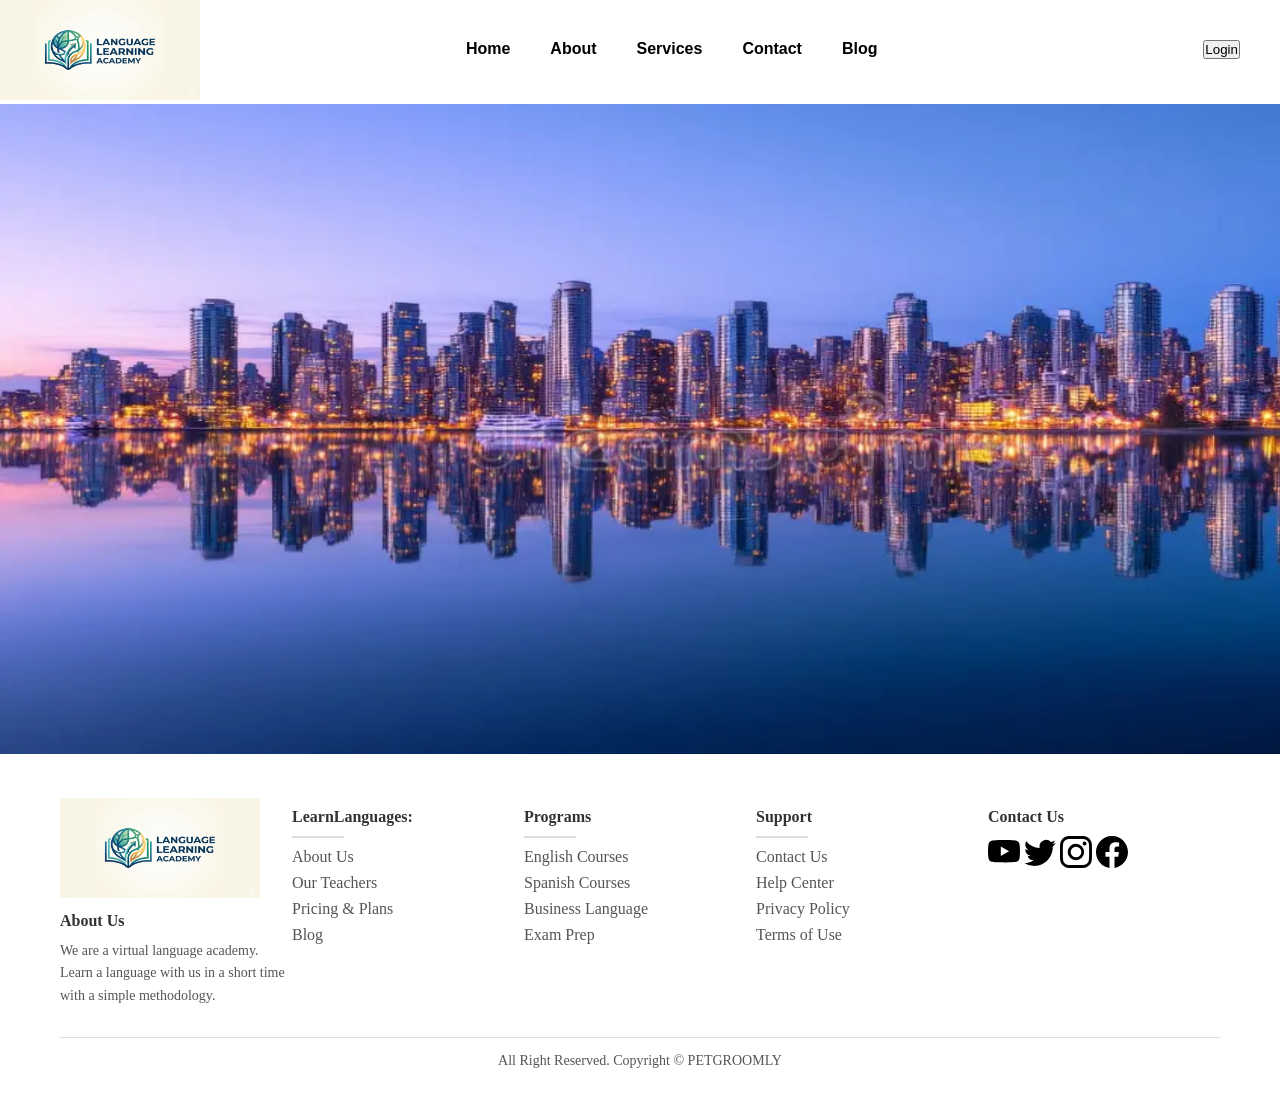
==== index.html @ b5c556c2 "first commit" ====
<!DOCTYPE html>
<html lang="en">
<head>
    <meta charset="UTF-8">
    <meta name="viewport" content="width=device-width, initial-scale=1.0">
    <title>learning website</title>
    <link rel="stylesheet" href="learning.css">
</head>
<body>
    <nav class="navhead">
        <div>
            <img src="images/learning logo.png">
        </div>

        <ul class="navlinks">
           <li>home</li>
            <li>about</li>
             <li>services</li>
              <li>contact</li>
               <li>blog</li>
        </ul>

        <div class="nav-button">
           <button> Login</button>
        </div>
    </nav>

<section class="banner">
    <img src="images/banner logo.webp">
</section>


<footer class="footer">
 
    <div class="footer-container">
 
        <div class="footer-col">
           <img src="images/learning logo.png" alt="image">
            <h3>About Us</h3>
            <p>
               We are a virtual language academy. Learn a language with us in a short time with a simple methodology.
            </p>
        </div>
 
        <div class="footer-col">
            <h3>LearnLanguages:</h3>
            <hr>
            <ul>
                <li>About Us</li>
                <li>Our Teachers</li>
                <li>Pricing & Plans</li>
                <li>Blog</li>
            </ul>
        </div>
 
        <div class="footer-col">
            <h3> Programs</h3>
            <hr>
            <ul>
                <li>English Courses</li>
                <li>Spanish Courses</li>
                <li>Business Language</li>
                <li>Exam Prep</li>
            </ul>
        </div>

        <div class="footer-col">
            <h3>Support</h3>
            <hr>
            <ul>
                <li>Contact Us</li>
                <li>Help Center</li>
                <li>Privacy Policy</li>
                <li>Terms of Use</li>
            </ul>
        </div>
 
        <div class="footer-col">
            <h3>Contact Us</h3>
            <svg xmlns="http://www.w3.org/2000/svg" width="32" height="32" fill="currentColor" class="bi bi-youtube" viewBox="0 0 16 16">
  <path d="M8.051 1.999h.089c.822.003 4.987.033 6.11.335a2.01 2.01 0 0 1 1.415 1.42c.101.38.172.883.22 1.402l.01.104.022.26.008.104c.065.914.073 1.77.074 1.957v.075c-.001.194-.01 1.108-.082 2.06l-.008.105-.009.104c-.05.572-.124 1.14-.235 1.558a2.01 2.01 0 0 1-1.415 1.42c-1.16.312-5.569.334-6.18.335h-.142c-.309 0-1.587-.006-2.927-.052l-.17-.006-.087-.004-.171-.007-.171-.007c-1.11-.049-2.167-.128-2.654-.26a2.01 2.01 0 0 1-1.415-1.419c-.111-.417-.185-.986-.235-1.558L.09 9.82l-.008-.104A31 31 0 0 1 0 7.68v-.123c.002-.215.01-.958.064-1.778l.007-.103.003-.052.008-.104.022-.26.01-.104c.048-.519.119-1.023.22-1.402a2.01 2.01 0 0 1 1.415-1.42c.487-.13 1.544-.21 2.654-.26l.17-.007.172-.006.086-.003.171-.007A100 100 0 0 1 7.858 2zM6.4 5.209v4.818l4.157-2.408z"/>
</svg>
<svg xmlns="http://www.w3.org/2000/svg" width="32" height="32" fill="currentColor" class="bi bi-twitter" viewBox="0 0 16 16">
  <path d="M5.026 15c6.038 0 9.341-5.003 9.341-9.334q.002-.211-.006-.422A6.7 6.7 0 0 0 16 3.542a6.7 6.7 0 0 1-1.889.518 3.3 3.3 0 0 0 1.447-1.817 6.5 6.5 0 0 1-2.087.793A3.286 3.286 0 0 0 7.875 6.03a9.32 9.32 0 0 1-6.767-3.429 3.29 3.29 0 0 0 1.018 4.382A3.3 3.3 0 0 1 .64 6.575v.045a3.29 3.29 0 0 0 2.632 3.218 3.2 3.2 0 0 1-.865.115 3 3 0 0 1-.614-.057 3.28 3.28 0 0 0 3.067 2.277A6.6 6.6 0 0 1 .78 13.58a6 6 0 0 1-.78-.045A9.34 9.34 0 0 0 5.026 15"/>
</svg>
<svg xmlns="http://www.w3.org/2000/svg" width="32" height="32" fill="currentColor" class="bi bi-instagram" viewBox="0 0 16 16">
  <path d="M8 0C5.829 0 5.556.01 4.703.048 3.85.088 3.269.222 2.76.42a3.9 3.9 0 0 0-1.417.923A3.9 3.9 0 0 0 .42 2.76C.222 3.268.087 3.85.048 4.7.01 5.555 0 5.827 0 8.001c0 2.172.01 2.444.048 3.297.04.852.174 1.433.372 1.942.205.526.478.972.923 1.417.444.445.89.719 1.416.923.51.198 1.09.333 1.942.372C5.555 15.99 5.827 16 8 16s2.444-.01 3.298-.048c.851-.04 1.434-.174 1.943-.372a3.9 3.9 0 0 0 1.416-.923c.445-.445.718-.891.923-1.417.197-.509.332-1.09.372-1.942C15.99 10.445 16 10.173 16 8s-.01-2.445-.048-3.299c-.04-.851-.175-1.433-.372-1.941a3.9 3.9 0 0 0-.923-1.417A3.9 3.9 0 0 0 13.24.42c-.51-.198-1.092-.333-1.943-.372C10.443.01 10.172 0 7.998 0zm-.717 1.442h.718c2.136 0 2.389.007 3.232.046.78.035 1.204.166 1.486.275.373.145.64.319.92.599s.453.546.598.92c.11.281.24.705.275 1.485.039.843.047 1.096.047 3.231s-.008 2.389-.047 3.232c-.035.78-.166 1.203-.275 1.485a2.5 2.5 0 0 1-.599.919c-.28.28-.546.453-.92.598-.28.11-.704.24-1.485.276-.843.038-1.096.047-3.232.047s-2.39-.009-3.233-.047c-.78-.036-1.203-.166-1.485-.276a2.5 2.5 0 0 1-.92-.598 2.5 2.5 0 0 1-.6-.92c-.109-.281-.24-.705-.275-1.485-.038-.843-.046-1.096-.046-3.233s.008-2.388.046-3.231c.036-.78.166-1.204.276-1.486.145-.373.319-.64.599-.92s.546-.453.92-.598c.282-.11.705-.24 1.485-.276.738-.034 1.024-.044 2.515-.045zm4.988 1.328a.96.96 0 1 0 0 1.92.96.96 0 0 0 0-1.92m-4.27 1.122a4.109 4.109 0 1 0 0 8.217 4.109 4.109 0 0 0 0-8.217m0 1.441a2.667 2.667 0 1 1 0 5.334 2.667 2.667 0 0 1 0-5.334"/>
</svg>
<svg xmlns="http://www.w3.org/2000/svg" width="32" height="32" fill="currentColor" class="bi bi-facebook" viewBox="0 0 16 16">
  <path d="M16 8.049c0-4.446-3.582-8.05-8-8.05C3.58 0-.002 3.603-.002 8.05c0 4.017 2.926 7.347 6.75 7.951v-5.625h-2.03V8.05H6.75V6.275c0-2.017 1.195-3.131 3.022-3.131.876 0 1.791.157 1.791.157v1.98h-1.009c-.993 0-1.303.621-1.303 1.258v1.51h2.218l-.354 2.326H9.25V16c3.824-.604 6.75-3.934 6.75-7.951"/>
</svg>
        </div>
 
    </div>
 
    <div class="footer-bottom">
        <p>All Right Reserved. Copyright © PETGROOMLY</p>
    </div>
 
</footer>
</body>
</html>
---- learning.css ----
*{
    margin: 0;
    padding: 0;
 }

.navhead{
    display: flex;
    flex-direction: row;
    justify-content: space-between;
    font-family:Verdana, Geneva, Tahoma, sans-serif;
}

.navlinks{
    display: flex;
    flex-direction: row;
    gap:40px;
    list-style: none;
    padding: 40px;
    text-transform: capitalize;
    font-weight: bold;
     font-size: 16px;
     color: black;
     padding-left: 30px;
}

.nav-button{
    padding: 40px;
    border-radius: 5px;
    margin-left: 10px;
}

.navhead img {
    height: 100px;
    width:200px;
}

.banner img{
     height:650px;
    width:1500px;
}

.footer {
    background-color: white;
    padding: 40px 60px;
}
 
.footer-container {
    display: flex;
    justify-content: space-between;
    flex-wrap: wrap;
}
.footer-col {
    width: 20%;
    min-width: 200px;
}
 
.footer-col img {
    width: 200px;
    height: 100px;
}
 
.footer-col h3 {
    font-size: 16px;
    margin: 10px 0;
    color: #333;
}
.footer-col hr {
    width: 50px;
    border: 1px solid #ddd;
    margin-bottom: 10px;
}
 
.footer-col p {
    font-size: 14px;
    color: #555;
    line-height: 1.6;
}
 
.footer-col ul {
    list-style: none;
}
 
.footer-col ul li {
    margin: 8px 0;
    color: #555;
    cursor: pointer;
    transition: 0.3s;
}
 
.footer-col ul li:hover {
    color: #2ecc71;
}

.footer-bottom {
    text-align: center;
    margin-top: 30px;
    padding-top: 15px;
    border-top: 1px solid #ddd;
    font-size: 14px;
    color: #555;
}
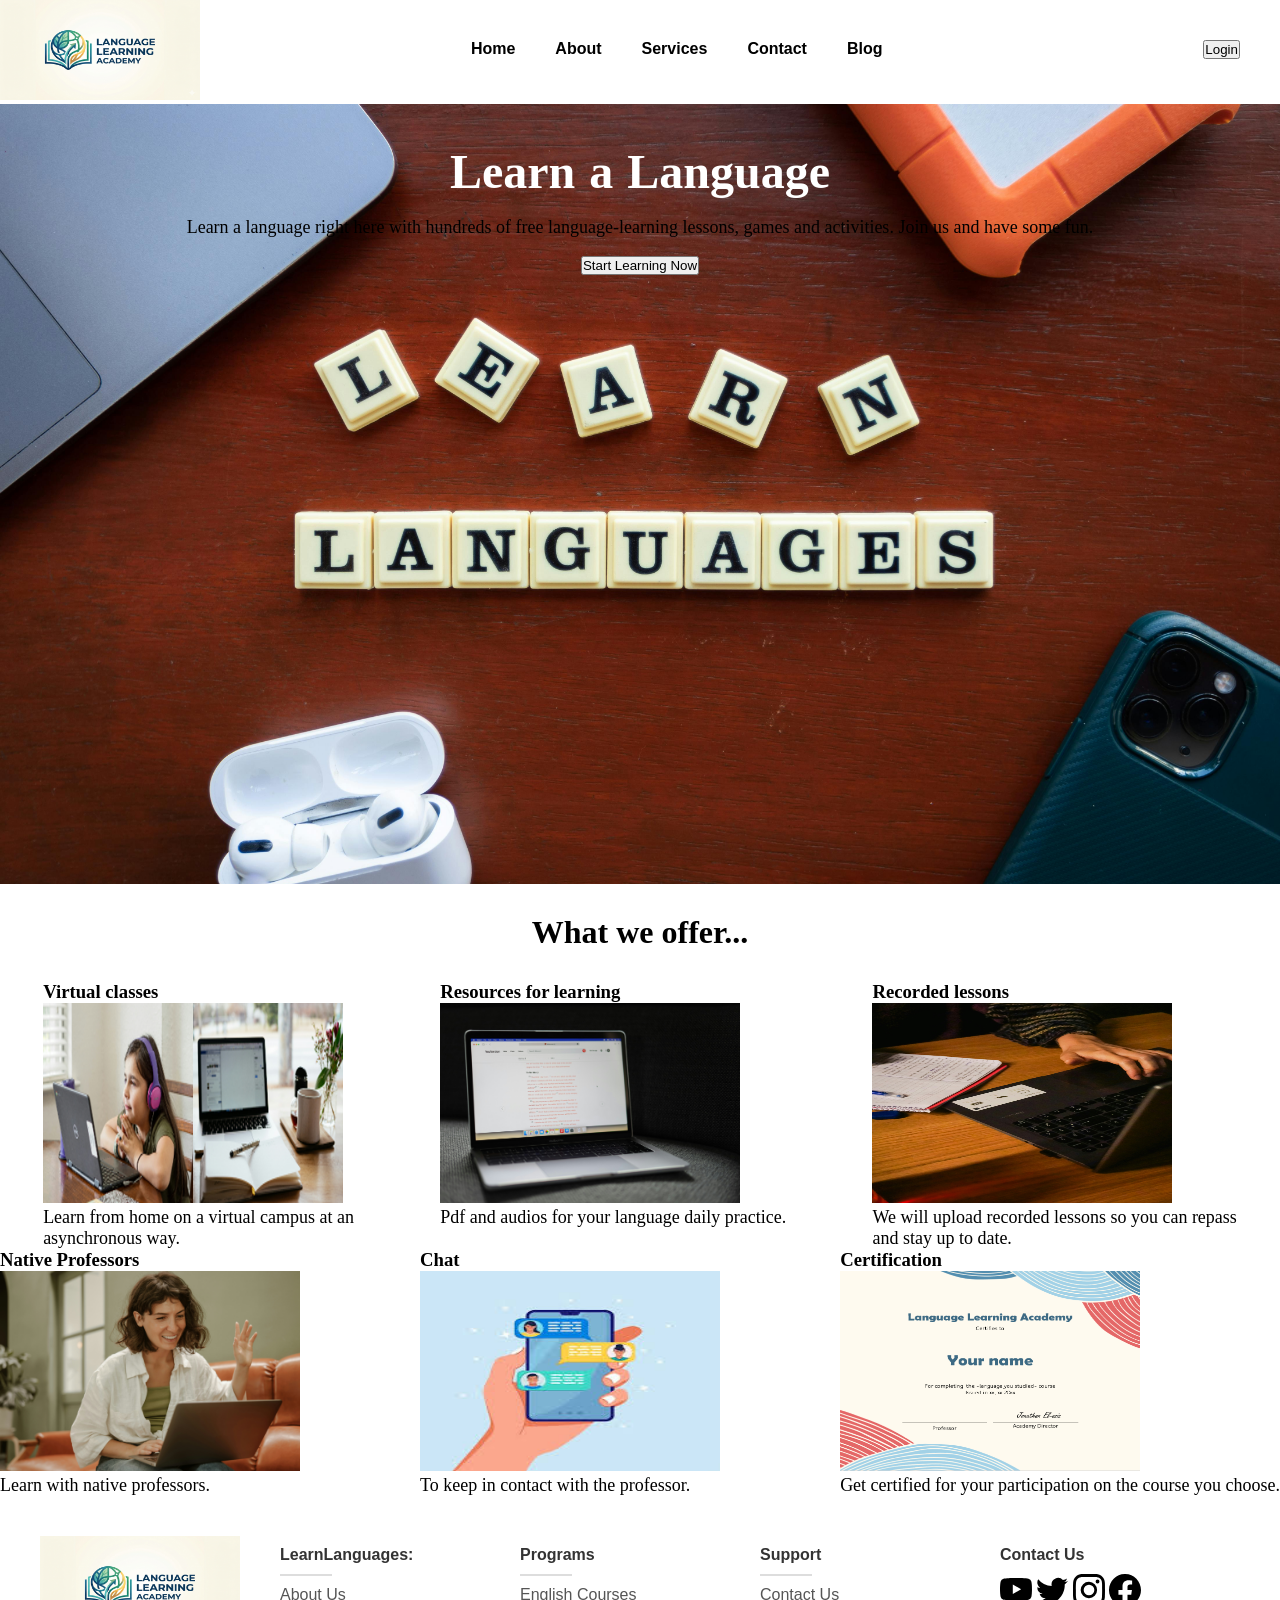
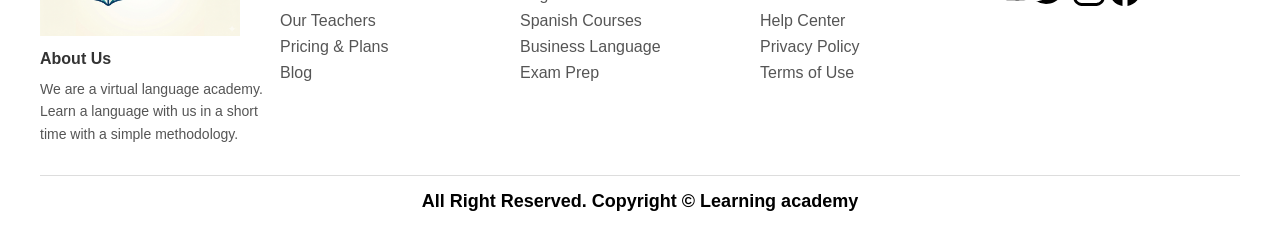
==== commit 52e428e9: "first commit" ====
--- a/index.html
+++ b/index.html
@@ -25,10 +25,60 @@
         </div>
     </nav>
 
-<section class="banner">
-    <img src="images/banner logo.webp">
+<section>
+    <div class="banner">
+         <h1>Learn a Language</h1><br>
+         <p>Learn a language right here with hundreds of free language-learning lessons, games and activities. Join us and have some fun.</p><br>
+         <button> Start Learning Now</button>
+    </div>
 </section>
 
+
+<section>
+       <div> 
+           <h2> What we offer...</h2>
+       </div>
+
+<div class="main">
+       <div class="source">
+            <h3>Virtual classes</h3>
+           <img src="images/back-box.png">
+           <p>Learn from home on a virtual campus at an<br> asynchronous way.</p>
+       </div>
+
+        <div class="source">
+            <h3>Resources for learning</h3>
+           <img src="images/lptimg.jpg">
+           <p>Pdf and audios for your language daily practice.</p>
+       </div>
+
+        <div class="source">
+            <h3>Recorded lessons</h3>
+           <img src="images/recodless.jpg">
+           <p>We will upload recorded lessons so you can repass <br>and stay up to date.</p>
+       </div>
+</div>
+
+<div class="main2">
+        <div class="source">
+            <h3>Native Professors</h3>
+           <img src="images/teacher.jpg">
+           <p>Learn with native professors.</p>
+       </div>
+
+       <div class="source">
+            <h3>Chat</h3>
+           <img src="images/chat.jpg">
+           <p>To keep in contact with the professor.</p>
+       </div>
+
+       <div class="source">
+            <h3>Certification</h3>
+           <img src="images/certificate.png">
+           <p>Get certified for your participation on the course you choose.</p>
+       </div>
+</div>
+</section>
 
 <footer class="footer">
  
@@ -38,7 +88,7 @@
            <img src="images/learning logo.png" alt="image">
             <h3>About Us</h3>
             <p>
-               We are a virtual language academy. Learn a language with us in a short time with a simple methodology.
+               We are a virtual language academy. <br>Learn a language with us in a short time with a simple methodology.
             </p>
         </div>
  
@@ -94,7 +144,7 @@
     </div>
  
     <div class="footer-bottom">
-        <p>All Right Reserved. Copyright © PETGROOMLY</p>
+        <p>All Right Reserved. Copyright © Learning academy</p>
     </div>
  
 </footer>
--- a/learning.css
+++ b/learning.css
@@ -25,8 +25,7 @@
 
 .nav-button{
     padding: 40px;
-    border-radius: 5px;
-    margin-left: 10px;
+    text-align: center;
 }
 
 .navhead img {
@@ -34,20 +33,39 @@
     width:200px;
 }
 
-.banner img{
-     height:650px;
-    width:1500px;
+.banner{
+    background-image: url("images/learnimg.jpg");
+    background-repeat: no-repeat;
+    background-position: center;
+    background-size: cover;
+    height: 700px;
+    text-align: center;
+    padding: 40px;
+}
+
+h1{
+    color: white;
+    font-size: xxx-large;
+    font-weight: bold;
+    word-spacing: 2px;
+
+}
+
+p{
+     color: black;
+     font-size: large 
 }
 
 .footer {
     background-color: white;
-    padding: 40px 60px;
+    padding: 40px;
 }
  
 .footer-container {
     display: flex;
     justify-content: space-between;
     flex-wrap: wrap;
+    font-family:'Franklin Gothic Medium', 'Arial Narrow', Arial, sans-serif;
 }
 .footer-col {
     width: 20%;
@@ -74,6 +92,7 @@
     font-size: 14px;
     color: #555;
     line-height: 1.6;
+
 }
  
 .footer-col ul {
@@ -97,5 +116,47 @@
     padding-top: 15px;
     border-top: 1px solid #ddd;
     font-size: 14px;
+    font-weight: bold;
     color: #555;
+    font-family: 'Franklin Gothic Medium', 'Arial Narrow', Arial, sans-serif
 }
+
+h2{
+    text-align: center;
+    padding: 30px;
+    font-size: xx-large;
+}
+
+.main{
+    display: flex;
+    flex-direction: row;
+    justify-content: space-around;
+}
+
+.main1{
+    display: flex;
+    flex-direction: row;
+     justify-content: space-between;
+   }
+
+.main2{
+    display: flex;
+    flex-direction: row;
+     justify-content: space-between;
+}
+
+
+.main img{
+    height:200px;
+    width:300px;
+}
+
+.main1 img{
+    height:200px;
+    width:300px;
+}
+
+.main2 img{
+    height:200px;
+    width:300px;
+}
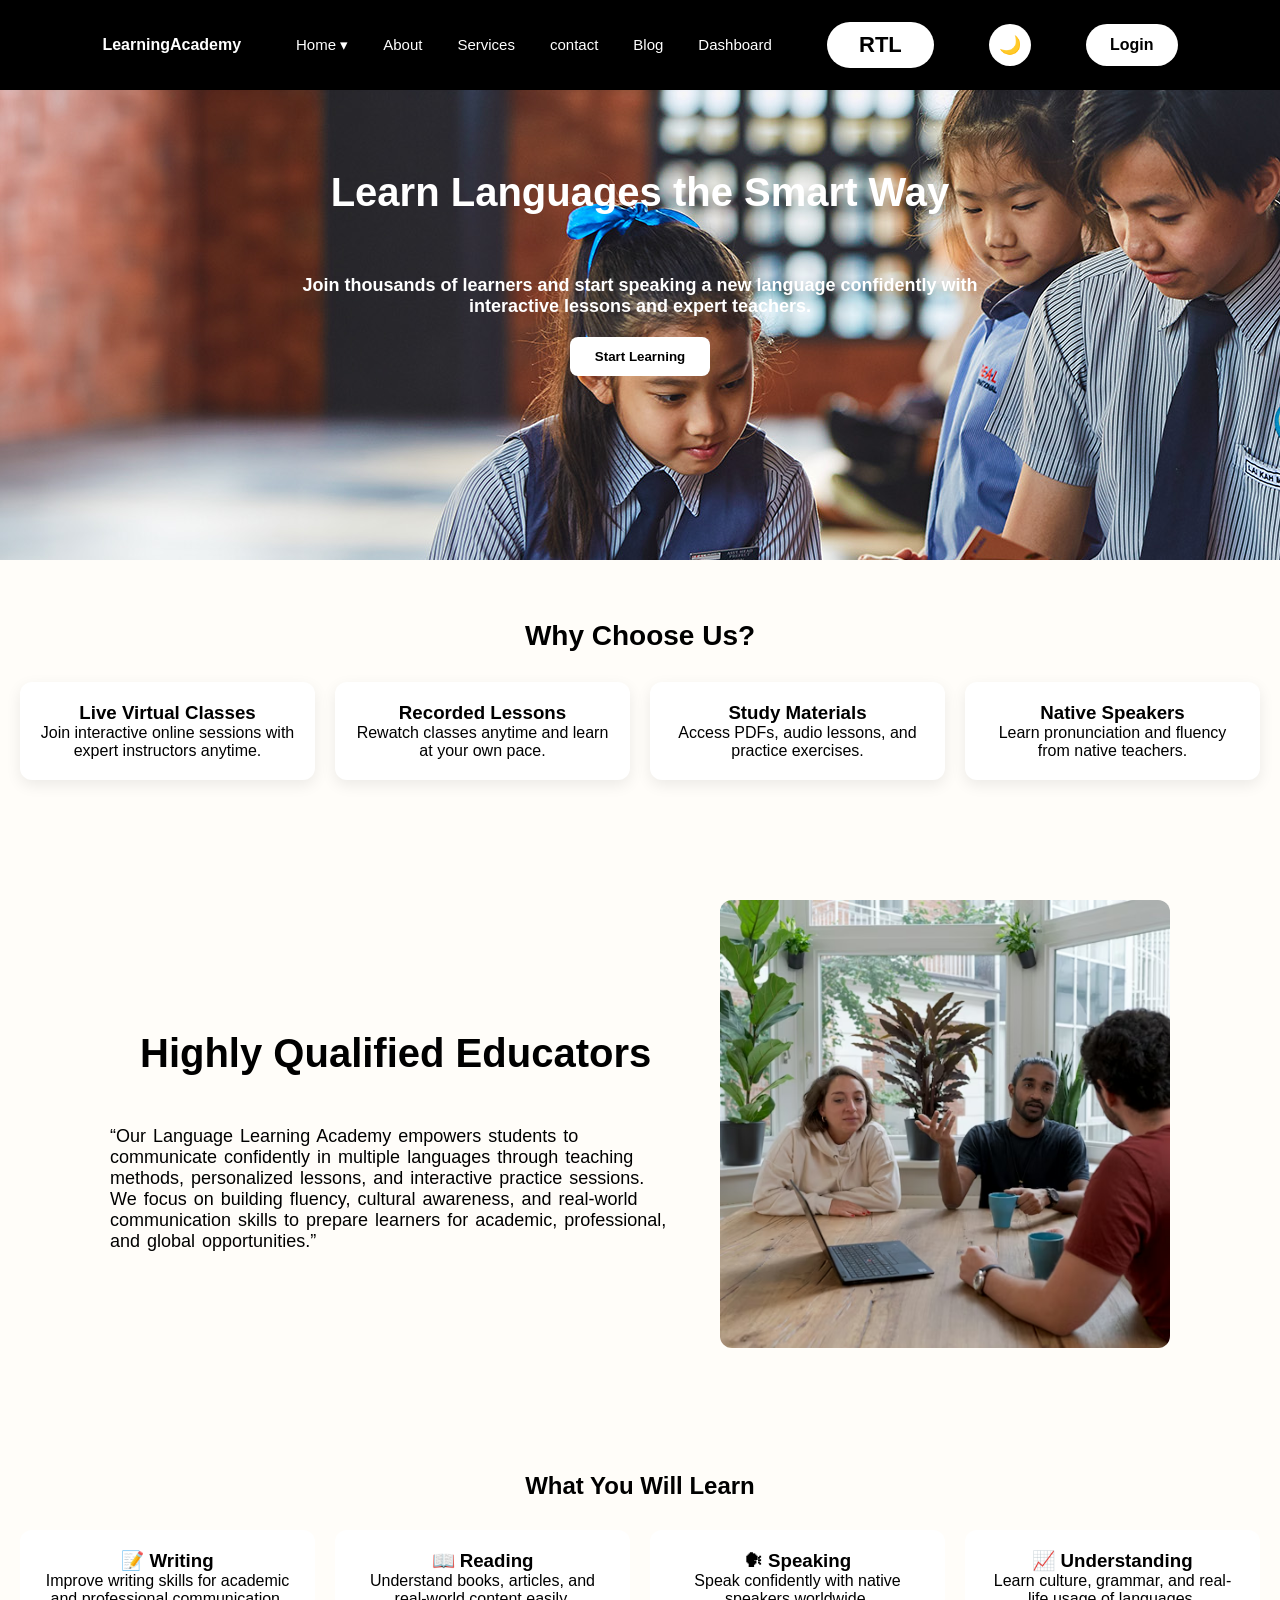
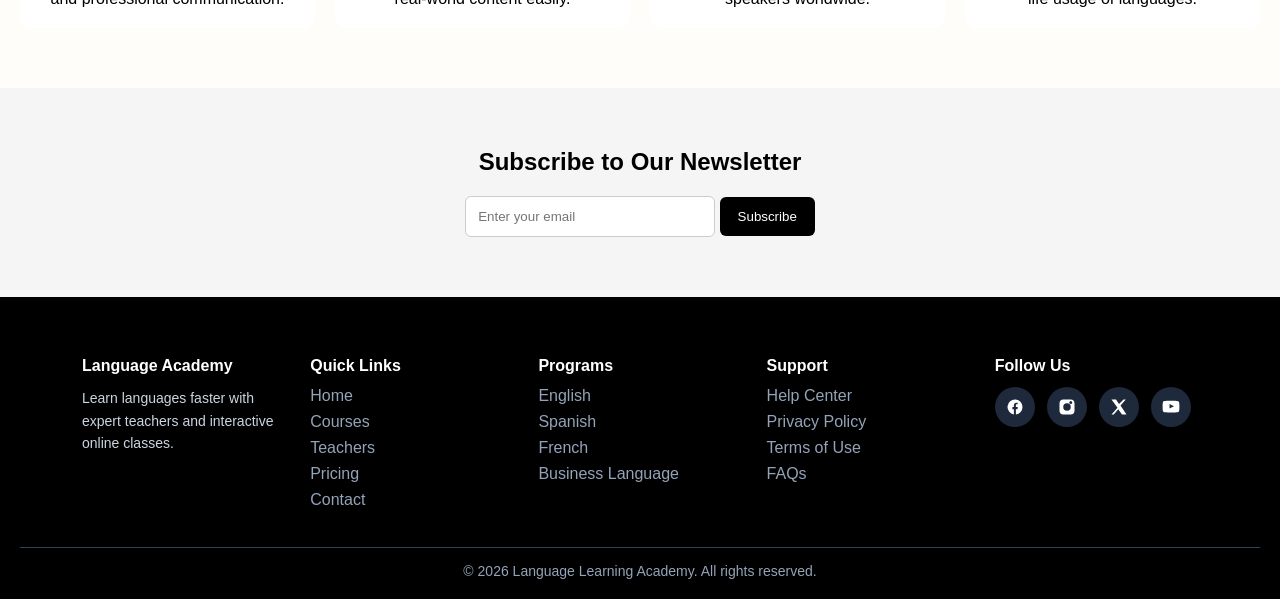
==== commit 133ffab3: "first commit" ====
--- a/index.html
+++ b/index.html
@@ -3,150 +3,269 @@
 <head>
     <meta charset="UTF-8">
     <meta name="viewport" content="width=device-width, initial-scale=1.0">
-    <title>learning website</title>
+    <title>Language Learning Academy</title>
     <link rel="stylesheet" href="learning.css">
 </head>
+
 <body>
-    <nav class="navhead">
-        <div>
-            <img src="images/learning logo.png">
-        </div>
-
-        <ul class="navlinks">
-           <li>home</li>
-            <li>about</li>
-             <li>services</li>
-              <li>contact</li>
-               <li>blog</li>
-        </ul>
-
-        <div class="nav-button">
-           <button> Login</button>
-        </div>
-    </nav>
-
-<section>
-    <div class="banner">
-         <h1>Learn a Language</h1><br>
-         <p>Learn a language right here with hundreds of free language-learning lessons, games and activities. Join us and have some fun.</p><br>
-         <button> Start Learning Now</button>
-    </div>
-</section>
-
-
-<section>
-       <div> 
-           <h2> What we offer...</h2>
-       </div>
-
-<div class="main">
-       <div class="source">
-            <h3>Virtual classes</h3>
-           <img src="images/back-box.png">
-           <p>Learn from home on a virtual campus at an<br> asynchronous way.</p>
-       </div>
-
-        <div class="source">
-            <h3>Resources for learning</h3>
-           <img src="images/lptimg.jpg">
-           <p>Pdf and audios for your language daily practice.</p>
-       </div>
-
-        <div class="source">
-            <h3>Recorded lessons</h3>
-           <img src="images/recodless.jpg">
-           <p>We will upload recorded lessons so you can repass <br>and stay up to date.</p>
-       </div>
+<header>
+<nav class="navbar">
+<a style="text-decoration: none;" href="index.html" class="logo"><span style="color: white;"><b>LearningAcademy</b></span></a>
+<ul class="nav-links">
+<li class="dropdown">
+<a href="index.html">Home ▾</a>
+<ul class="dropdown-menu">
+<li><a href="index.html">Home 1</a></li>
+<li><a href="home1.html">Home 2</a></li>
+</ul>
+</li>
+<li><a href="about.html">About</a></li>
+<li><a href="services.html">Services</a></li>
+<li><a href="contact.html">contact</a></li>
+<li><a href="blog.html">Blog</a></li>
+<li><a href="dashboard.html">Dashboard</a></li>
+</ul>
+<button id="rtl-toggle" class="icon-btn">
+    RTL
+</button>
+<button id="theme-toggle" class="icon-btn">
+<div class="menu-toggle">🌙</div>
+<div class="button-group">
+<div class="right-section">
+<button class="btn secondary-btn" onclick="document.location='login.html'" style="background-color: white; color: black;">
+            Login
+</button>
 </div>
-
-<div class="main2">
-        <div class="source">
-            <h3>Native Professors</h3>
-           <img src="images/teacher.jpg">
-           <p>Learn with native professors.</p>
-       </div>
-
-       <div class="source">
-            <h3>Chat</h3>
-           <img src="images/chat.jpg">
-           <p>To keep in contact with the professor.</p>
-       </div>
-
-       <div class="source">
-            <h3>Certification</h3>
-           <img src="images/certificate.png">
-           <p>Get certified for your participation on the course you choose.</p>
-       </div>
 </div>
-</section>
-
+
+</nav>
+</header>
+    
+<!-- ================= HERO SECTION ================= -->
+<section class="hero">
+    <div class="hero-content">
+        <h1>Learn Languages the Smart Way</h1>
+        <p>Join thousands of learners and start speaking a new language confidently with interactive lessons and expert teachers.</p>
+        <button class="primary-btn">Start Learning</button>
+    </div>
+</section>
+
+
+<!-- ================= FEATURES ================= -->
+<section class="features">
+    <h2>Why Choose Us?</h2>
+
+    <div class="feature-grid">
+
+        <div class="feature-card">
+            <h3>Live Virtual Classes</h3>
+            <p>Join interactive online sessions with expert instructors anytime.</p>
+        </div>
+
+        <div class="feature-card">
+            <h3>Recorded Lessons</h3>
+            <p>Rewatch classes anytime and learn at your own pace.</p>
+        </div>
+
+        <div class="feature-card">
+            <h3>Study Materials</h3>
+            <p>Access PDFs, audio lessons, and practice exercises.</p>
+        </div>
+
+        <div class="feature-card">
+            <h3>Native Speakers</h3>
+            <p>Learn pronunciation and fluency from native teachers.</p>
+        </div>
+
+    </div>
+</section>
+
+
+<!-- ================= ABOUT SECTION ================= -->
+<section class="about">
+    <div class="about-text">
+        <h2>Highly Qualified Educators</h2>
+        <p>
+            “Our Language Learning Academy empowers students to <br>communicate confidently in multiple languages through  teaching <br>methods, personalized lessons, and interactive practice sessions. <br>We focus on building fluency, cultural awareness, and real-world communication skills to prepare learners for academic, professional, and global opportunities.”
+        </p>
+    </div>
+
+    <div class="about-image">
+        <img src="images/image5.avif" alt="Teachers">
+    </div>
+</section>
+
+
+<!-- ================= LEARNING SKILLS ================= -->
+<section class="skills">
+    <h2>What You Will Learn</h2>
+
+    <div class="skill-grid">
+
+        <div class="skill-card">
+            <h3>📝 Writing</h3>
+            <p>Improve writing skills for academic and professional communication.</p>
+        </div>
+
+        <div class="skill-card">
+            <h3>📖 Reading</h3>
+            <p>Understand books, articles, and real-world content easily.</p>
+        </div>
+
+        <div class="skill-card">
+            <h3>🗣 Speaking</h3>
+            <p>Speak confidently with native speakers worldwide.</p>
+        </div>
+
+        <div class="skill-card">
+            <h3>📈 Understanding</h3>
+            <p>Learn culture, grammar, and real-life usage of languages.</p>
+        </div>
+
+    </div>
+</section>
+
+
+<!-- ================= NEWSLETTER ================= -->
+<section class="newsletter">
+    <h2>Subscribe to Our Newsletter</h2>
+
+    <div class="newsletter-form">
+        <input type="email" placeholder="Enter your email">
+        <button>Subscribe</button>
+    </div>
+</section>
+
+
+<!-- ================= FOOTER ================= -->
 <footer class="footer">
- 
+
     <div class="footer-container">
- 
-        <div class="footer-col">
-           <img src="images/learning logo.png" alt="image">
-            <h3>About Us</h3>
+
+        <!-- ABOUT -->
+        <div class="footer-col">
+            <h3>Language Academy</h3>
             <p>
-               We are a virtual language academy. <br>Learn a language with us in a short time with a simple methodology.
+                Learn languages faster with expert teachers and interactive online classes.
             </p>
         </div>
- 
-        <div class="footer-col">
-            <h3>LearnLanguages:</h3>
-            <hr>
+
+        <!-- QUICK LINKS -->
+        <div class="footer-col">
+            <h3>Quick Links</h3>
             <ul>
-                <li>About Us</li>
-                <li>Our Teachers</li>
-                <li>Pricing & Plans</li>
-                <li>Blog</li>
+                <li>Home</li>
+                <li>Courses</li>
+                <li>Teachers</li>
+                <li>Pricing</li>
+                <li>Contact</li>
             </ul>
         </div>
- 
-        <div class="footer-col">
-            <h3> Programs</h3>
-            <hr>
+
+        <!-- PROGRAMS -->
+        <div class="footer-col">
+            <h3>Programs</h3>
             <ul>
-                <li>English Courses</li>
-                <li>Spanish Courses</li>
+                <li>English</li>
+                <li>Spanish</li>
+                <li>French</li>
                 <li>Business Language</li>
-                <li>Exam Prep</li>
             </ul>
         </div>
 
+        <!-- SUPPORT -->
         <div class="footer-col">
             <h3>Support</h3>
-            <hr>
             <ul>
-                <li>Contact Us</li>
                 <li>Help Center</li>
                 <li>Privacy Policy</li>
                 <li>Terms of Use</li>
+                <li>FAQs</li>
             </ul>
         </div>
- 
-        <div class="footer-col">
-            <h3>Contact Us</h3>
-            <svg xmlns="http://www.w3.org/2000/svg" width="32" height="32" fill="currentColor" class="bi bi-youtube" viewBox="0 0 16 16">
-  <path d="M8.051 1.999h.089c.822.003 4.987.033 6.11.335a2.01 2.01 0 0 1 1.415 1.42c.101.38.172.883.22 1.402l.01.104.022.26.008.104c.065.914.073 1.77.074 1.957v.075c-.001.194-.01 1.108-.082 2.06l-.008.105-.009.104c-.05.572-.124 1.14-.235 1.558a2.01 2.01 0 0 1-1.415 1.42c-1.16.312-5.569.334-6.18.335h-.142c-.309 0-1.587-.006-2.927-.052l-.17-.006-.087-.004-.171-.007-.171-.007c-1.11-.049-2.167-.128-2.654-.26a2.01 2.01 0 0 1-1.415-1.419c-.111-.417-.185-.986-.235-1.558L.09 9.82l-.008-.104A31 31 0 0 1 0 7.68v-.123c.002-.215.01-.958.064-1.778l.007-.103.003-.052.008-.104.022-.26.01-.104c.048-.519.119-1.023.22-1.402a2.01 2.01 0 0 1 1.415-1.42c.487-.13 1.544-.21 2.654-.26l.17-.007.172-.006.086-.003.171-.007A100 100 0 0 1 7.858 2zM6.4 5.209v4.818l4.157-2.408z"/>
-</svg>
-<svg xmlns="http://www.w3.org/2000/svg" width="32" height="32" fill="currentColor" class="bi bi-twitter" viewBox="0 0 16 16">
-  <path d="M5.026 15c6.038 0 9.341-5.003 9.341-9.334q.002-.211-.006-.422A6.7 6.7 0 0 0 16 3.542a6.7 6.7 0 0 1-1.889.518 3.3 3.3 0 0 0 1.447-1.817 6.5 6.5 0 0 1-2.087.793A3.286 3.286 0 0 0 7.875 6.03a9.32 9.32 0 0 1-6.767-3.429 3.29 3.29 0 0 0 1.018 4.382A3.3 3.3 0 0 1 .64 6.575v.045a3.29 3.29 0 0 0 2.632 3.218 3.2 3.2 0 0 1-.865.115 3 3 0 0 1-.614-.057 3.28 3.28 0 0 0 3.067 2.277A6.6 6.6 0 0 1 .78 13.58a6 6 0 0 1-.78-.045A9.34 9.34 0 0 0 5.026 15"/>
-</svg>
-<svg xmlns="http://www.w3.org/2000/svg" width="32" height="32" fill="currentColor" class="bi bi-instagram" viewBox="0 0 16 16">
-  <path d="M8 0C5.829 0 5.556.01 4.703.048 3.85.088 3.269.222 2.76.42a3.9 3.9 0 0 0-1.417.923A3.9 3.9 0 0 0 .42 2.76C.222 3.268.087 3.85.048 4.7.01 5.555 0 5.827 0 8.001c0 2.172.01 2.444.048 3.297.04.852.174 1.433.372 1.942.205.526.478.972.923 1.417.444.445.89.719 1.416.923.51.198 1.09.333 1.942.372C5.555 15.99 5.827 16 8 16s2.444-.01 3.298-.048c.851-.04 1.434-.174 1.943-.372a3.9 3.9 0 0 0 1.416-.923c.445-.445.718-.891.923-1.417.197-.509.332-1.09.372-1.942C15.99 10.445 16 10.173 16 8s-.01-2.445-.048-3.299c-.04-.851-.175-1.433-.372-1.941a3.9 3.9 0 0 0-.923-1.417A3.9 3.9 0 0 0 13.24.42c-.51-.198-1.092-.333-1.943-.372C10.443.01 10.172 0 7.998 0zm-.717 1.442h.718c2.136 0 2.389.007 3.232.046.78.035 1.204.166 1.486.275.373.145.64.319.92.599s.453.546.598.92c.11.281.24.705.275 1.485.039.843.047 1.096.047 3.231s-.008 2.389-.047 3.232c-.035.78-.166 1.203-.275 1.485a2.5 2.5 0 0 1-.599.919c-.28.28-.546.453-.92.598-.28.11-.704.24-1.485.276-.843.038-1.096.047-3.232.047s-2.39-.009-3.233-.047c-.78-.036-1.203-.166-1.485-.276a2.5 2.5 0 0 1-.92-.598 2.5 2.5 0 0 1-.6-.92c-.109-.281-.24-.705-.275-1.485-.038-.843-.046-1.096-.046-3.233s.008-2.388.046-3.231c.036-.78.166-1.204.276-1.486.145-.373.319-.64.599-.92s.546-.453.92-.598c.282-.11.705-.24 1.485-.276.738-.034 1.024-.044 2.515-.045zm4.988 1.328a.96.96 0 1 0 0 1.92.96.96 0 0 0 0-1.92m-4.27 1.122a4.109 4.109 0 1 0 0 8.217 4.109 4.109 0 0 0 0-8.217m0 1.441a2.667 2.667 0 1 1 0 5.334 2.667 2.667 0 0 1 0-5.334"/>
-</svg>
-<svg xmlns="http://www.w3.org/2000/svg" width="32" height="32" fill="currentColor" class="bi bi-facebook" viewBox="0 0 16 16">
-  <path d="M16 8.049c0-4.446-3.582-8.05-8-8.05C3.58 0-.002 3.603-.002 8.05c0 4.017 2.926 7.347 6.75 7.951v-5.625h-2.03V8.05H6.75V6.275c0-2.017 1.195-3.131 3.022-3.131.876 0 1.791.157 1.791.157v1.98h-1.009c-.993 0-1.303.621-1.303 1.258v1.51h2.218l-.354 2.326H9.25V16c3.824-.604 6.75-3.934 6.75-7.951"/>
-</svg>
-        </div>
- 
-    </div>
- 
+
+        <!-- FOLLOW US -->
+        <div class="footer-col">
+            <h3>Follow Us</h3>
+
+            <div class="social-icons">
+
+                <!-- Facebook -->
+                <a href="#" class="icon facebook">
+                    <svg viewBox="0 0 24 24">
+                        <path d="M22 12a10 10 0 1 0-11.5 9.9v-7h-2v-3h2v-2.3c0-2.1 1.3-3.3 3.2-3.3.9 0 1.8.1 1.8.1v2h-1c-1 0-1.3.6-1.3 1.3V12h2.5l-.4 3h-2.1v7A10 10 0 0 0 22 12z"/>
+                    </svg>
+                </a>
+
+                <!-- Instagram -->
+                <a href="#" class="icon instagram">
+                    <svg viewBox="0 0 24 24">
+                        <path d="M7 2C4 2 2 4 2 7v10c0 3 2 5 5 5h10c3 0 5-2 5-5V7c0-3-2-5-5-5H7zm10 2a2 2 0 1 1 0 4 2 2 0 0 1 0-4zm-5 3a5 5 0 1 1 0 10 5 5 0 0 1 0-10z"/>
+                    </svg>
+                </a>
+
+                <!-- Twitter / X -->
+                <a href="#" class="icon twitter">
+                    <svg viewBox="0 0 24 24">
+                        <path d="M18 2h3l-7 8 8 12h-6l-5-7-6 7H2l8-9L2 2h6l4 6 6-6z"/>
+                    </svg>
+                </a>
+
+                <!-- YouTube -->
+                <a href="#" class="icon youtube">
+                    <svg viewBox="0 0 24 24">
+                        <path d="M23 7s-.2-1.6-.8-2.2c-.7-.8-1.5-.8-1.9-.9C17.4 3.6 12 3.6 12 3.6h-.1s-5.4 0-8.3.3c-.4.1-1.2.1-1.9.9C1.2 5.4 1 7 1 7S.8 8.9.8 10.7v1.6C.8 14.1 1 16 1 16s.2 1.6.8 2.2c.7.8 1.7.8 2.1.9 1.5.1 6.2.3 8.1.3 0 0 5.4 0 8.3-.3.4-.1 1.2-.1 1.9-.9.6-.6.8-2.2.8-2.2s.2-1.9.2-3.7v-1.6C23.2 8.9 23 7 23 7zM10 14V8l6 3-6 3z"/>
+                    </svg>
+                </a>
+
+            </div>
+        </div>
+
+    </div>
+
+    <!-- BOTTOM -->
     <div class="footer-bottom">
-        <p>All Right Reserved. Copyright © Learning academy</p>
-    </div>
- 
+        <p>© 2026 Language Learning Academy. All rights reserved.</p>
+    </div>
+
 </footer>
+
+
+<script>
+ 
+  const themeToggle = document.getElementById("theme-toggle");
+ 
+  themeToggle.addEventListener("click", () => {
+ 
+    document.body.classList.toggle("dark-mode");
+ 
+    if(document.body.classList.contains("dark-mode")){
+      themeToggle.innerHTML = "☀️";
+    }
+    else{
+      themeToggle.innerHTML = "🌙";
+    }
+ 
+  });
+ 
+  const rtlToggle = document.getElementById("rtl-toggle");
+ 
+  rtlToggle.addEventListener("click", () => {
+ 
+    if(document.body.getAttribute("dir") === "rtl"){
+ 
+      document.body.setAttribute("dir", "ltr");
+ 
+    }
+    else{
+ 
+      document.body.setAttribute("dir", "rtl");
+ 
+    }
+ 
+  });
+ 
+</script>
+ 
 </body>
 </html>
--- a/learning.css
+++ b/learning.css
@@ -1,162 +1,562 @@
- *{
-    margin: 0;
-    padding: 0;
- }
-
-.navhead{
+ 
+/* =========================
+   HERO SECTION
+========================= */
+
+.hero {
+    background-image: url("images/header_English-Language-Learning-Academy.jpg");
+    height:500px;
+    color: white;
+    padding: 80px;
+    text-align: center;
+    margin-top: 0px;
+}
+
+.hero-content h1 {
+    font-size: 40px;
+    margin-bottom: 30px;
+    padding: 30px;
+    font-weight: bold;
+    
+}
+
+.hero-content p {
+    max-width: 700px;
+    margin: auto;
+    font-size: 18px;
+    font-weight: bold;
+
+}
+
+.primary-btn {
+    margin-top: 20px;
+    padding: 12px 25px;
+    border: none;
+    border-radius: 8px;
+    background: white;
+    color: black;
+    font-weight: bold;
+    cursor: pointer;
+    transition: 0.3s;
+    font-weight: bold;
+}
+
+.primary-btn:hover {
+    transform: scale(1.05);
+}
+
+/* =========================
+   FEATURES
+========================= */
+
+.features {
+    padding: 60px 20px;
+    text-align: center;
+}
+
+.features h2 {
+    margin-bottom: 30px;
+    font-size: 28px;
+}
+
+.feature-grid {
+    display: grid;
+    grid-template-columns: repeat(auto-fit, minmax(220px, 1fr));
+    gap: 20px;
+}
+
+.feature-card {
+    background: white;
+    padding: 20px;
+    border-radius: 12px;
+    box-shadow: 0 5px 15px rgba(0,0,0,0.08);
+    transition: 0.3s;
+}
+
+.feature-card:hover {
+    transform: translateY(-5px);
+}
+
+/* =========================
+   ABOUT
+========================= */
+
+.about {
     display: flex;
-    flex-direction: row;
+    align-items: center;
     justify-content: space-between;
-    font-family:Verdana, Geneva, Tahoma, sans-serif;
-}
-
-.navlinks{
-    display: flex;
-    flex-direction: row;
-    gap:40px;
-    list-style: none;
-    padding: 40px;
-    text-transform: capitalize;
-    font-weight: bold;
-     font-size: 16px;
-     color: black;
-     padding-left: 30px;
-}
-
-.nav-button{
-    padding: 40px;
+    gap: 30px;
+    padding: 60px 20px;
+    max-width: 1100px;
+    margin: auto;
+}
+
+.about-text {
+    flex: 1;
+}
+
+.about-text h2 {
+    margin-bottom: 20px;
+    padding: 30px;
+    font-size: 40px;
+}
+
+.about-text p{
+    word-spacing: 2px;
+    font-size: large;
+}
+
+.about-image img {
+    width: 100%;
+    max-width: 450px;
+    border-radius: 12px;
+}
+
+/* =========================
+   SKILLS
+========================= */
+
+.skills {
+    padding: 60px 20px;
     text-align: center;
 }
 
-.navhead img {
-    height: 100px;
-    width:200px;
-}
-
-.banner{
-    background-image: url("images/learnimg.jpg");
-    background-repeat: no-repeat;
-    background-position: center;
-    background-size: cover;
-    height: 700px;
+.skill-grid {
+    display: grid;
+    grid-template-columns: repeat(auto-fit, minmax(220px, 1fr));
+    gap: 20px;
+    margin-top: 30px;
+}
+
+.skill-card {
+    background: white;
+    padding: 20px;
+    border-radius: 12px;
+    box-shadow: white;
+}
+
+/* =========================
+   NEWSLETTER
+========================= */
+
+.newsletter {
+    background: whitesmoke;
+    padding: 60px 20px;
     text-align: center;
-    padding: 40px;
-}
-
-h1{
+}
+
+.newsletter-form {
+    margin-top: 20px;
+}
+
+.newsletter-form input {
+    padding: 12px;
+    width: 250px;
+    border: 1px solid #ccc;
+    border-radius: 6px;
+}
+
+.newsletter-form button {
+    padding: 12px 18px;
+    border: none;
+    background: black;
     color: white;
-    font-size: xxx-large;
-    font-weight: bold;
-    word-spacing: 2px;
-
-}
-
-p{
-     color: black;
-     font-size: large 
-}
+    border-radius: 6px;
+    cursor: pointer;
+}
+
+.hero{
+    body.dark-mode .hero{
+    filter: brightness(60%);
+}
+
+}
+/* =========================
+   FOOTER
+========================= */
 
 .footer {
-    background-color: white;
-    padding: 40px;
-}
- 
+    background: black;
+    color: white;
+    padding: 60px 20px 20px;
+}
+
+/* GRID */
 .footer-container {
-    display: flex;
-    justify-content: space-between;
-    flex-wrap: wrap;
-    font-family:'Franklin Gothic Medium', 'Arial Narrow', Arial, sans-serif;
-}
-.footer-col {
-    width: 20%;
-    min-width: 200px;
-}
- 
-.footer-col img {
-    width: 200px;
-    height: 100px;
-}
- 
+    width: 90%;
+    max-width: 1200px;
+    margin: auto;
+    display: grid;
+    grid-template-columns: repeat(auto-fit, minmax(180px, 1fr));
+    gap: 25px;
+}
+
+/* COLUMN TEXT */
 .footer-col h3 {
+    margin-bottom: 12px;
     font-size: 16px;
-    margin: 10px 0;
-    color: #333;
-}
-.footer-col hr {
-    width: 50px;
-    border: 1px solid #ddd;
-    margin-bottom: 10px;
-}
- 
+    color: #ffffff;
+}
+
 .footer-col p {
+    color: #cbd5e1;
     font-size: 14px;
-    color: #555;
     line-height: 1.6;
-
-}
- 
+}
+
 .footer-col ul {
     list-style: none;
-}
- 
+    padding: 0;
+}
+
 .footer-col ul li {
-    margin: 8px 0;
-    color: #555;
+    margin-bottom: 8px;
+    color: #94a3b8;
     cursor: pointer;
     transition: 0.3s;
 }
- 
+
 .footer-col ul li:hover {
-    color: #2ecc71;
-}
-
+    color: #ffffff;
+}
+
+/* SOCIAL ICONS */
+.social-icons {
+    display: flex;
+    gap: 12px;
+    margin-top: 10px;
+}
+
+.social-icons .icon {
+    width: 40px;
+    height: 40px;
+    display: flex;
+    align-items: center;
+    justify-content: center;
+    border-radius: 50%;
+    background: #1e293b;
+    transition: 0.3s;
+}
+
+.social-icons .icon svg {
+    width: 18px;
+    height: 18px;
+    fill: white;
+}
+
+.social-icons .icon:hover {
+    transform: translateY(-4px);
+}
+
+/* BRAND COLORS ON HOVER */
+.facebook:hover { background: black; }
+.instagram:hover { background: black; }
+.twitter:hover { background: black; }
+.youtube:hover { background: black; }
+
+/* BOTTOM */
 .footer-bottom {
     text-align: center;
     margin-top: 30px;
+    border-top: 1px solid #334155;
     padding-top: 15px;
-    border-top: 1px solid #ddd;
     font-size: 14px;
-    font-weight: bold;
-    color: #555;
-    font-family: 'Franklin Gothic Medium', 'Arial Narrow', Arial, sans-serif
-}
-
-h2{
-    text-align: center;
-    padding: 30px;
-    font-size: xx-large;
-}
-
-.main{
-    display: flex;
-    flex-direction: row;
-    justify-content: space-around;
-}
-
-.main1{
-    display: flex;
-    flex-direction: row;
-     justify-content: space-between;
-   }
-
-.main2{
-    display: flex;
-    flex-direction: row;
-     justify-content: space-between;
-}
-
-
-.main img{
-    height:200px;
-    width:300px;
-}
-
-.main1 img{
-    height:200px;
-    width:300px;
-}
-
-.main2 img{
-    height:200px;
-    width:300px;
-}
+    color: #94a3b8;
+}
+
+/* =========================
+   DARK MODE
+========================= */
+
+.dark-mode {
+    background: black;
+    color: white;
+}
+
+.dark-mode .header {
+    background: white;
+}
+
+.dark-mode .feature-card,
+.dark-mode .skill-card {
+    background: black;
+    color: white;
+}
+
+.dark-mode .newsletter {
+    background: white;
+    color: black;
+}
+
+
+*{
+    margin:0;
+    padding:0;
+    box-sizing:border-box;
+    scroll-behavior:smooth;
+}
+ 
+body{
+    font-family:'Poppins', sans-serif;
+    background:#fffdf9;
+    color:black;
+    overflow-x:hidden;
+}
+ 
+:root{
+    --primary:black;;
+    --secondary:#fff5ef;
+    --cream:#fffaf5;
+    --dark:black;
+    --light:#666;
+    --white:#fff;
+    --shadow:0 10px 35px rgba(0,0,0,0.08);
+}
+ 
+header{
+    height:60px;
+}
+.container{
+    width:90%;
+    max-width:1300px;
+    margin:auto;
+}
+ 
+body.dark-mode{
+  background:white;
+  color:black;
+}
+ 
+body.dark-mode header{
+  background:black;
+}
+ 
+body.dark-mode nav a{
+  color:lightgoldenrodyellow;
+}
+ 
+body.dark-mode .icon-btn{
+  background:#374151;
+  color:lightgoldenrodyellow;
+}
+
+.icon-btn{
+ width:10%;
+    padding:10px;     
+    border:none;
+    background:white;
+    color: black;
+    font-size:22px;       
+    font-weight:bold;
+    border-radius:30px;   
+    cursor:pointer;
+    transition:0.3s;
+}
+
+.icon-btn:hover{
+    background:white;
+    transform:scale(1.03); 
+}
+
+body.dark-mode .logo{
+  color:lightgoldenrodyellow;
+}
+ 
+body.dark-mode .login{
+  color:lightgoldenrodyellow;
+}
+ 
+body.dark-mode .hero,
+body.dark-mode .services,
+body.dark-mode .why-us,
+body.dark-mode .contact{
+  background:black;
+  color:lightgoldenrodyellow;
+}
+ 
+body.dark-mode .service-card,
+body.dark-mode .feature-box,
+body.dark-mode .testimonial-card{
+  background:#1f2937;
+  color:lightgoldenrodyellow;
+}
+ 
+.logo span{
+    color:var(--primary);
+}
+ 
+.navbar{
+ position:fixed;
+ top:0;
+ left:0;
+ width:100%;
+ display:flex;
+ justify-content:space-between;
+ align-items:center;
+ padding:22px 8%;
+ z-index:1000;
+ background:black;
+ backdrop-filter:blur(10px);
+ transition:0.35s ease;
+ text-decoration: none;
+}
+ 
+.navbar.scrolled{
+ background:rgba(17,17,17,0.92);
+ box-shadow:0 10px 30px rgba(0,0,0,0.18);
+}
+ 
+ 
+.logo span{
+ color:var(--primary);
+}
+ 
+.nav-links{
+ display:flex;
+ gap:35px;
+ align-items:center;
+ list-style: none;
+}
+ 
+.nav-links a{
+ color:#ffffff;
+ font-size:15px;
+ transition:0.3s;
+ list-style: none;
+}
+ 
+.nav-links a:hover{
+ color:var(--primary);
+}
+ 
+.nav-actions{
+ display:flex;
+ align-items:center;
+ gap:14px;
+}
+.dropdown-menu{
+ position:absolute;
+ top:70px;
+ left:320px;
+ width:190px;
+ 
+ background:rgba(17,17,17,0.96);
+ backdrop-filter:blur(12px);
+ 
+ border-radius:16px;
+ padding:10px 0;
+ 
+ opacity:0;
+ visibility:hidden;
+ transform:translateY(10px);
+ 
+ transition:0.35s ease;
+ box-shadow:0 15px 35px rgba(0,0,0,0.2);
+}
+ 
+.dropdown-menu a{
+ display:block;
+ padding:13px 20px;
+ 
+}
+ 
+.dropdown-menu a:hover{
+ background:rgba(255,255,255,0.08);
+ padding-left:28px;
+ 
+}
+ 
+.dropdown:hover .dropdown-menu{
+ opacity:1;
+ visibility:visible;
+ transform:translateY(0);
+ list-style: none;
+}
+ 
+ .right-section{
+    display:flex;
+    align-items:center;
+    gap:14px;
+}
+ 
+ 
+ 
+nav a {
+  text-decoration: none;
+  color: white;
+  position: relative;
+}
+ 
+nav a::after {
+  content: "";
+  position: absolute;
+  left: 0;
+  bottom: -3px;
+  width: 0;
+  height: 2px;
+  background: rgb(92, 85, 85);
+  transition: width 0.3s ease;
+}
+ 
+nav a:hover::after {
+  width: 100%;
+}
+ 
+ #theme-toggle {
+  width: 42px;
+  height: 42px;
+  border-radius: 50%;
+  border: none;
+  cursor: pointer;
+
+  display: flex;
+  align-items: center;
+  justify-content: center;
+
+  font-size: 18px;
+
+  background: #ffffff;
+  box-shadow: 0 4px 12px rgba(0,0,0,0.15);
+
+  transition: 0.3s ease;
+}
+
+/* hover effect */
+#theme-toggle:hover {
+  transform: scale(1.1);
+  background: #f1f5ff;
+}
+
+/* optional active click effect */
+#theme-toggle:active {
+  transform: scale(0.95);
+}
+
+.btn.secondary-btn {
+  padding: 12px 24px;
+  font-size: 16px;
+  font-weight: 600;
+
+  border: none;
+  border-radius: 30px;
+
+  background: black;
+  color: white;
+
+  cursor: pointer;
+
+  box-shadow: 0 6px 15px rgba(0,0,0,0.15);
+
+  transition: 0.3s ease;
+}
+
+/* hover effect */
+.btn.secondary-btn:hover {
+  background: black;
+  transform: translateY(-2px);
+}
+
+/* click effect */
+.btn.secondary-btn:active {
+  transform: scale(0.96);
+}
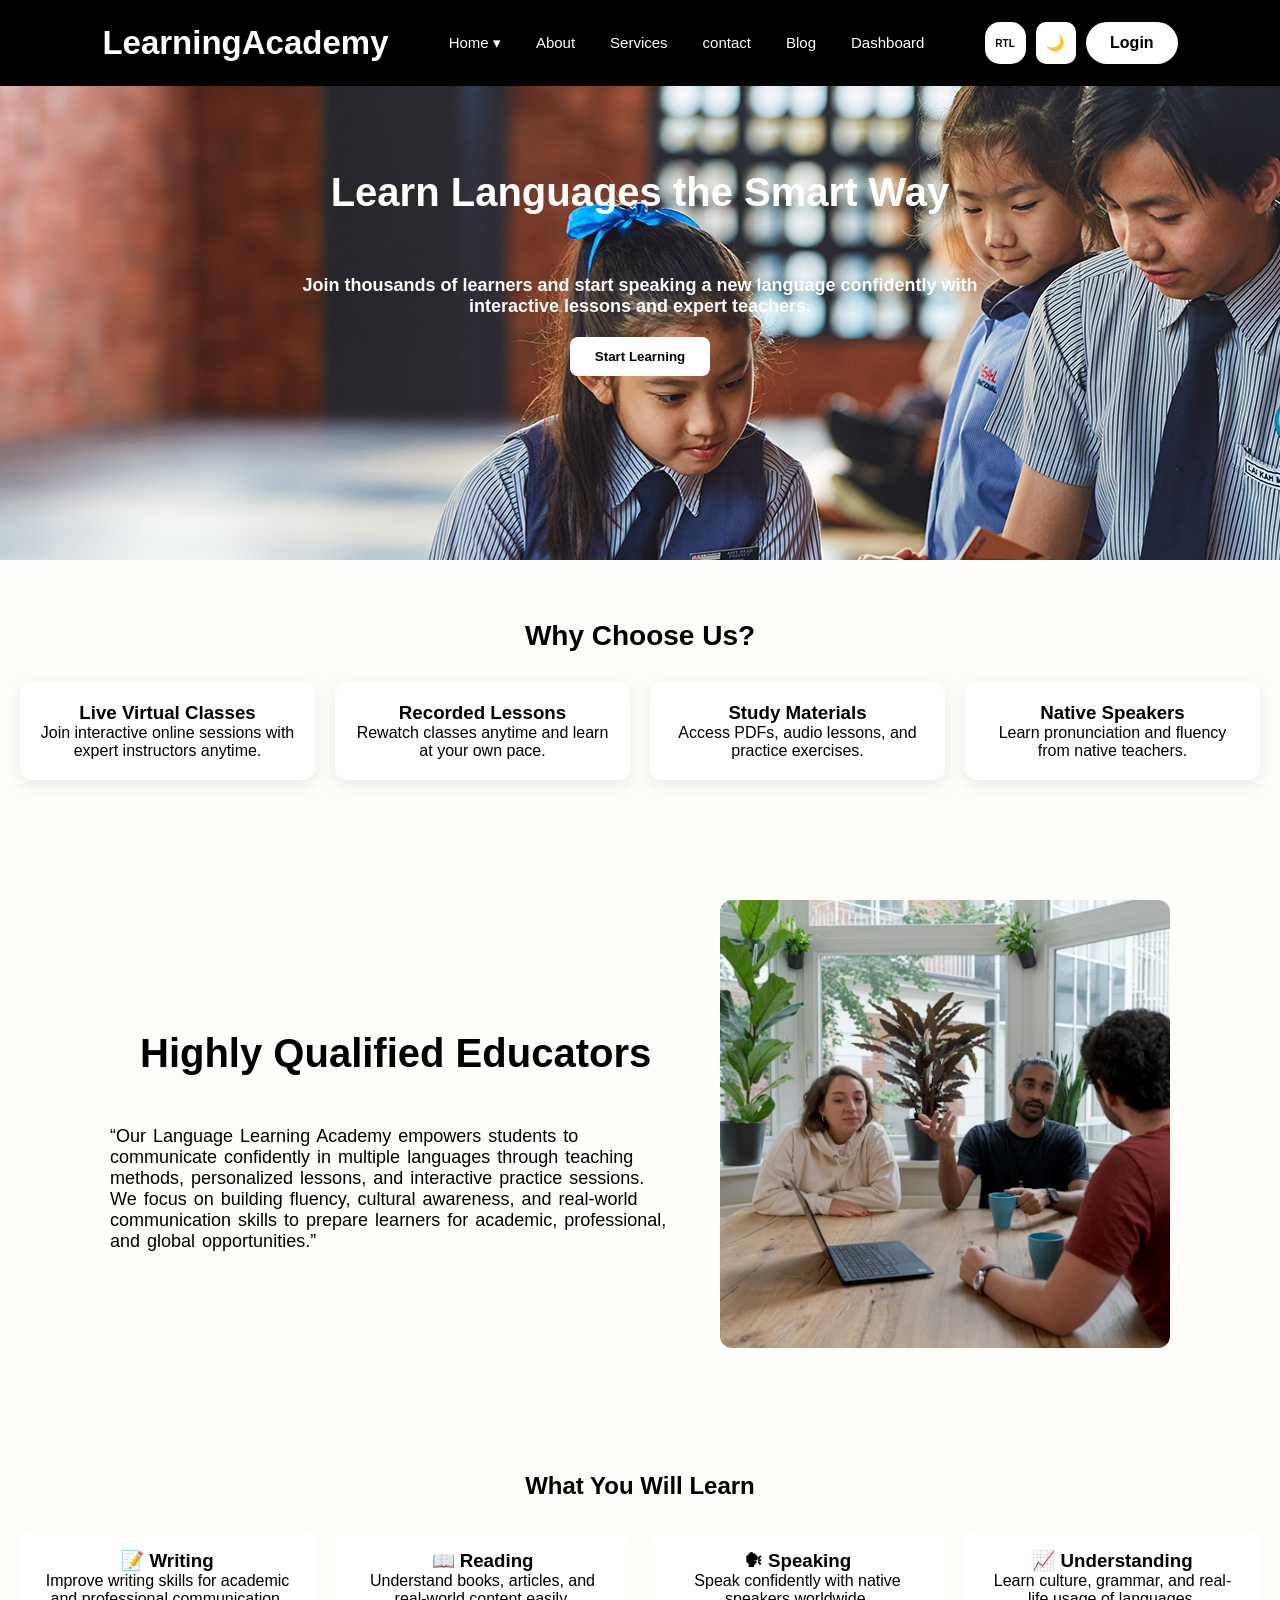
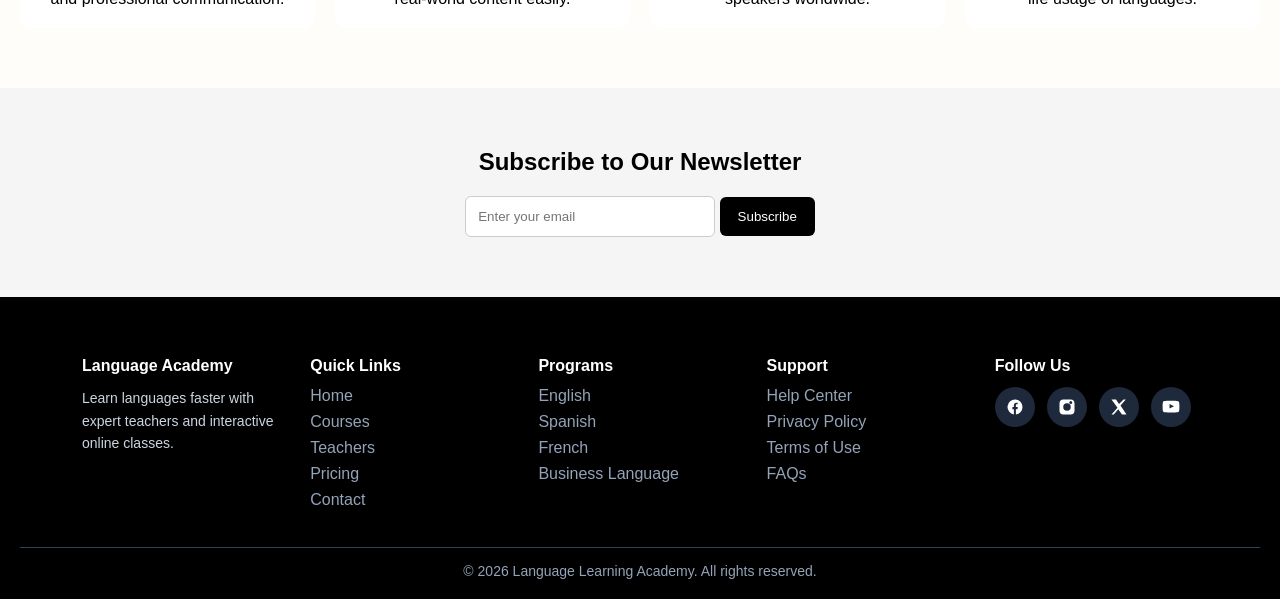
==== commit a975eb3f: "first commit" ====
--- a/index.html
+++ b/index.html
@@ -25,6 +25,7 @@
 <li><a href="blog.html">Blog</a></li>
 <li><a href="dashboard.html">Dashboard</a></li>
 </ul>
+<div class="nn">
 <button id="rtl-toggle" class="icon-btn">
     RTL
 </button>
@@ -37,6 +38,7 @@
 </button>
 </div>
 </div>
+</div>
 
 </nav>
 </header>
--- a/learning.css
+++ b/learning.css
@@ -341,14 +341,14 @@
 }
 
 .icon-btn{
- width:10%;
+ width: 22%;
     padding:10px;     
     border:none;
     background:white;
     color: black;
-    font-size:22px;       
+    font-size:10px;       
     font-weight:bold;
-    border-radius:30px;   
+    border-radius:15px;   
     cursor:pointer;
     transition:0.3s;
 }
@@ -383,6 +383,18 @@
  
 .logo span{
     color:var(--primary);
+}
+
+.logo{
+    font-size:18px;
+    font-weight:700;
+    color:var(--dark);
+}
+
+.logo span {
+    font-size: 33px;
+    font-weight: bold;
+    color:black;
 }
  
 .navbar{
@@ -501,11 +513,16 @@
 nav a:hover::after {
   width: 100%;
 }
+.nn{
+    display: flex;
+    justify-content: space-between;
+    gap:10px;
+}
  
  #theme-toggle {
   width: 42px;
   height: 42px;
-  border-radius: 50%;
+  border-radius: 10px;
   border: none;
   cursor: pointer;
 
@@ -513,7 +530,7 @@
   align-items: center;
   justify-content: center;
 
-  font-size: 18px;
+  font-size: 15px;
 
   background: #ffffff;
   box-shadow: 0 4px 12px rgba(0,0,0,0.15);
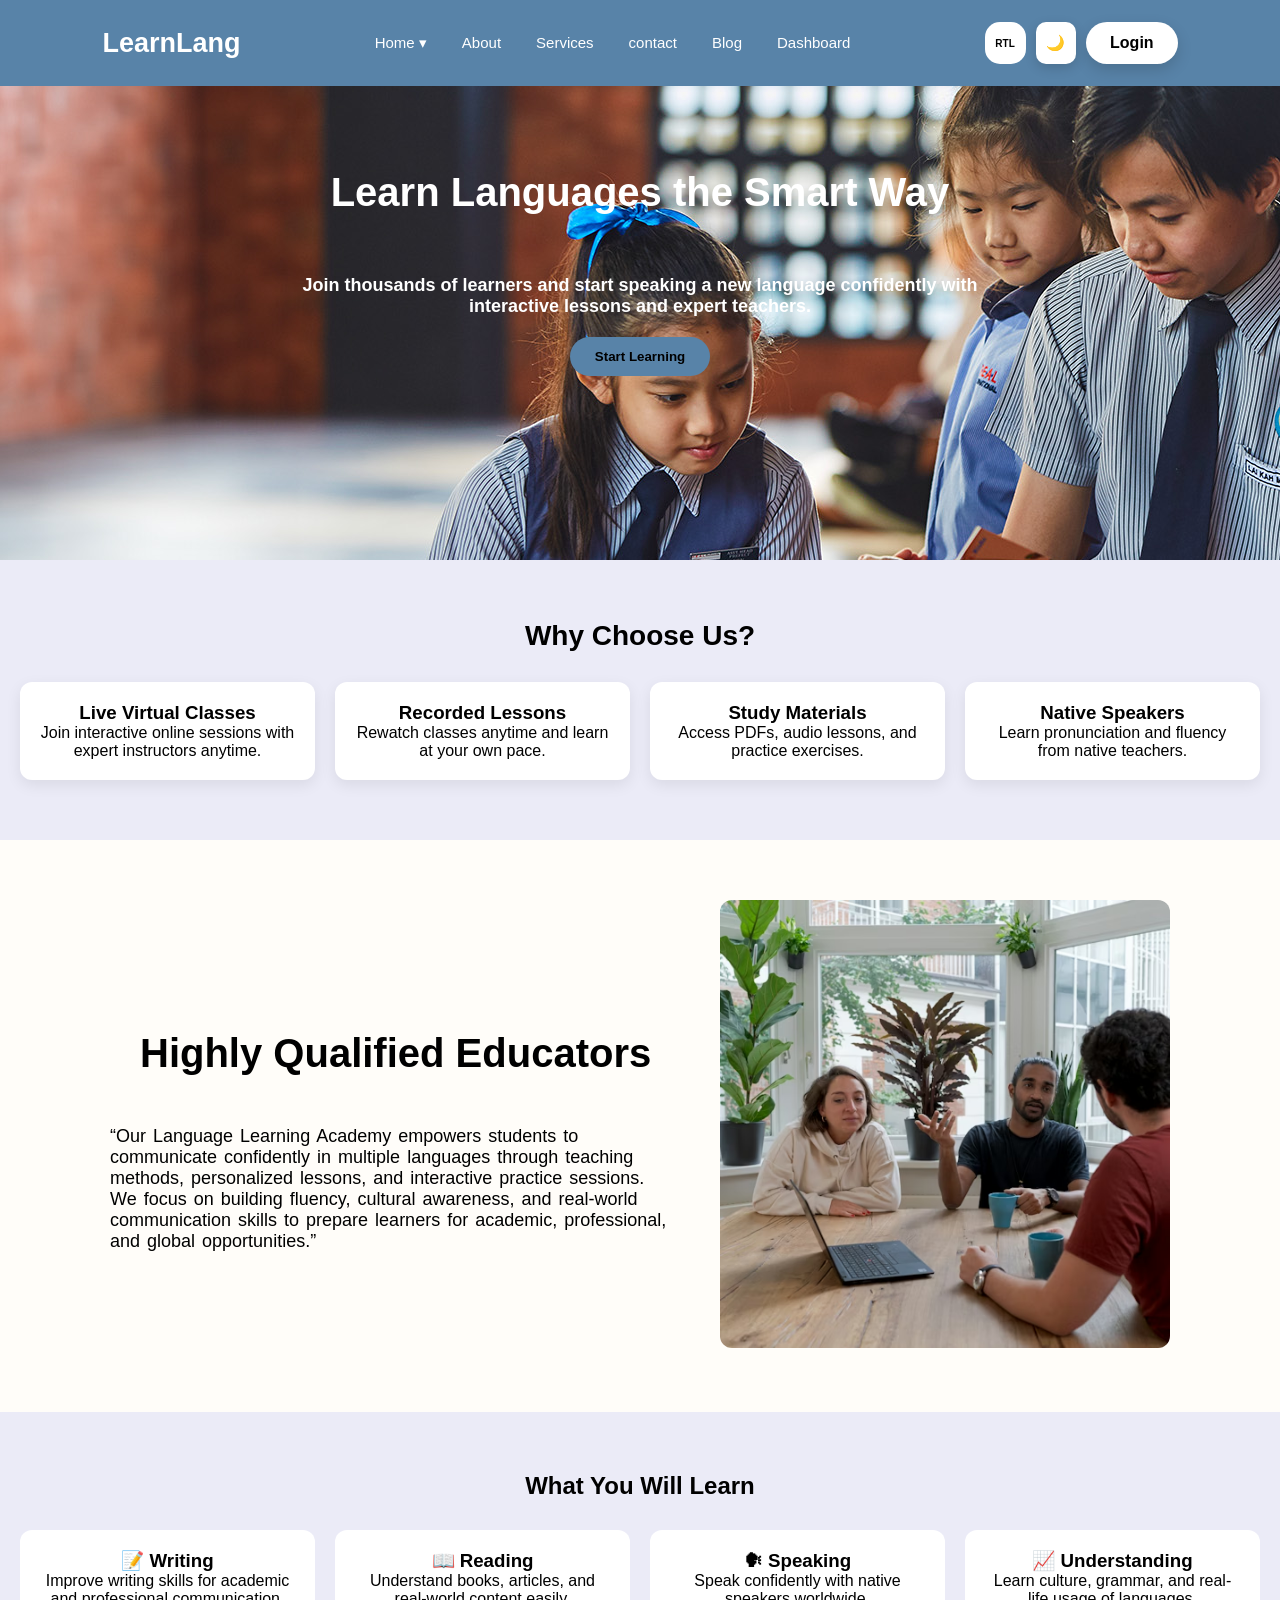
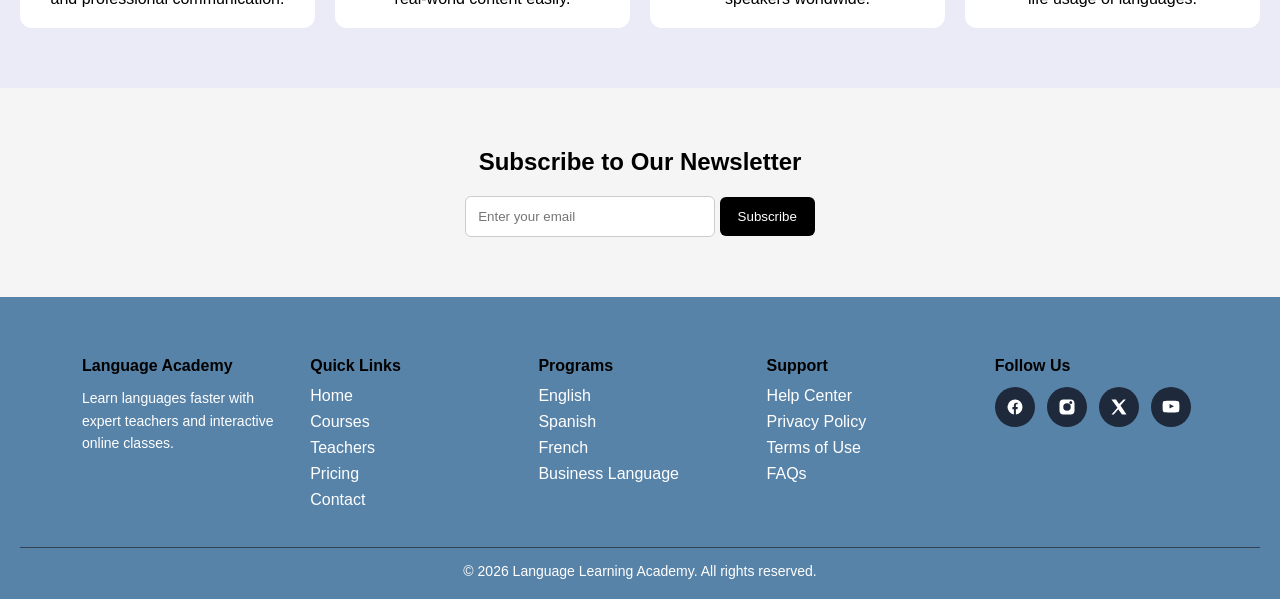
==== commit e98cfab6: "first commit" ====
--- a/index.html
+++ b/index.html
@@ -10,7 +10,7 @@
 <body>
 <header>
 <nav class="navbar">
-<a style="text-decoration: none;" href="index.html" class="logo"><span style="color: white;"><b>LearningAcademy</b></span></a>
+<a style="text-decoration: none;" href="index.html" class="logo"><span style="color: white;"><b>LearnLang</b></span></a>
 <ul class="nav-links">
 <li class="dropdown">
 <a href="index.html">Home ▾</a>
--- a/learning.css
+++ b/learning.css
@@ -1,4 +1,3 @@
- 
 /* =========================
    HERO SECTION
 ========================= */
@@ -28,12 +27,19 @@
 
 }
 
+:root{
+    --primary-color: #ff7b00;
+    --secondary-color: #1e3a8a;
+    --light-color: #ffffff;
+    --dark-color: #222222;
+}
+
 .primary-btn {
     margin-top: 20px;
     padding: 12px 25px;
     border: none;
-    border-radius: 8px;
-    background: white;
+    border-radius: 20px;
+    background: #5883a8;
     color: black;
     font-weight: bold;
     cursor: pointer;
@@ -52,6 +58,7 @@
 .features {
     padding: 60px 20px;
     text-align: center;
+    background-color:rgb(235, 235, 247);
 }
 
 .features h2 {
@@ -119,6 +126,7 @@
 .skills {
     padding: 60px 20px;
     text-align: center;
+    background-color:rgb(235, 235, 247)
 }
 
 .skill-grid {
@@ -176,7 +184,7 @@
 ========================= */
 
 .footer {
-    background: black;
+   background:#5883a8;
     color: white;
     padding: 60px 20px 20px;
 }
@@ -195,11 +203,11 @@
 .footer-col h3 {
     margin-bottom: 12px;
     font-size: 16px;
-    color: #ffffff;
+    color: black;
 }
 
 .footer-col p {
-    color: #cbd5e1;
+    color: white;
     font-size: 14px;
     line-height: 1.6;
 }
@@ -211,13 +219,13 @@
 
 .footer-col ul li {
     margin-bottom: 8px;
-    color: #94a3b8;
+    color: white;
     cursor: pointer;
     transition: 0.3s;
 }
 
 .footer-col ul li:hover {
-    color: #ffffff;
+    color: black;
 }
 
 /* SOCIAL ICONS */
@@ -261,7 +269,7 @@
     border-top: 1px solid #334155;
     padding-top: 15px;
     font-size: 14px;
-    color: #94a3b8;
+    color: white;
 }
 
 /* =========================
@@ -392,7 +400,7 @@
 }
 
 .logo span {
-    font-size: 33px;
+    font-size: 27px;
     font-weight: bold;
     color:black;
 }
@@ -407,7 +415,7 @@
  align-items:center;
  padding:22px 8%;
  z-index:1000;
- background:black;
+ background:#5883a8;
  backdrop-filter:blur(10px);
  transition:0.35s ease;
  text-decoration: none;
@@ -576,4 +584,5 @@
 /* click effect */
 .btn.secondary-btn:active {
   transform: scale(0.96);
-}+}
+
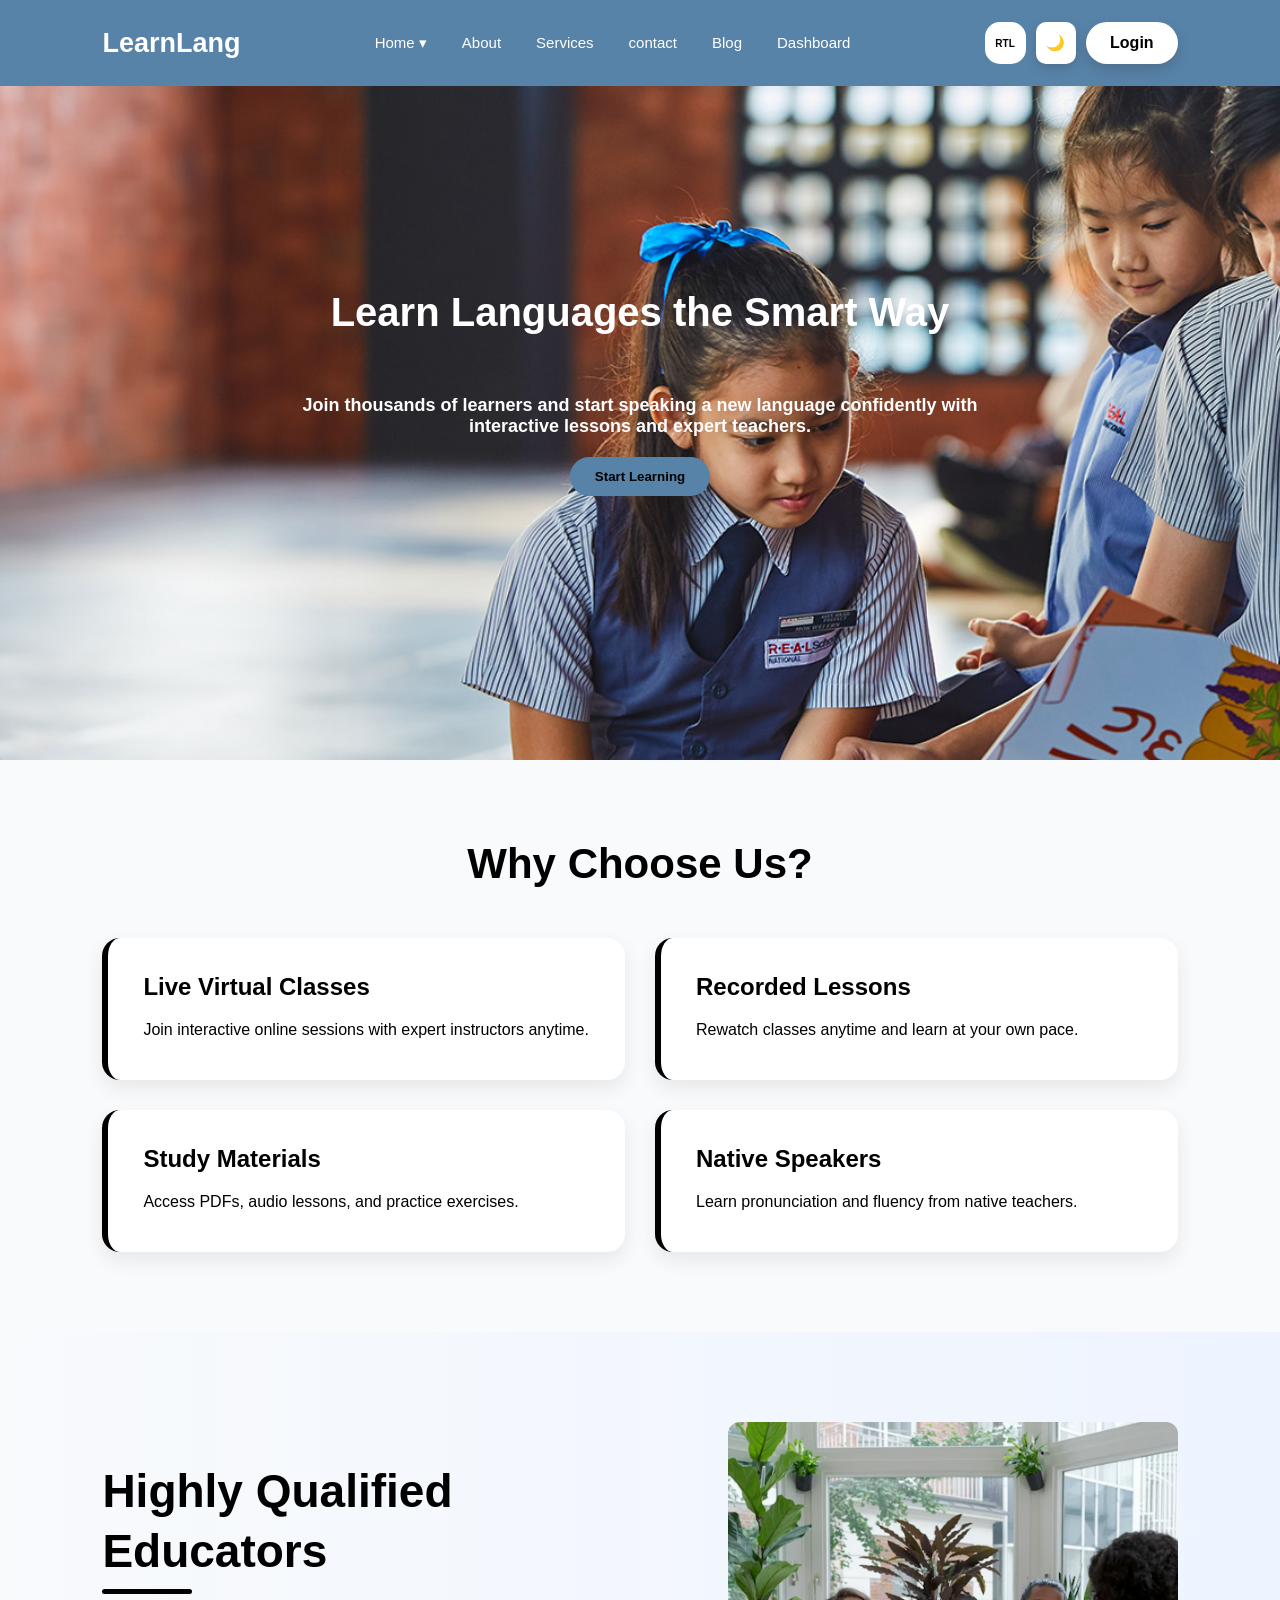
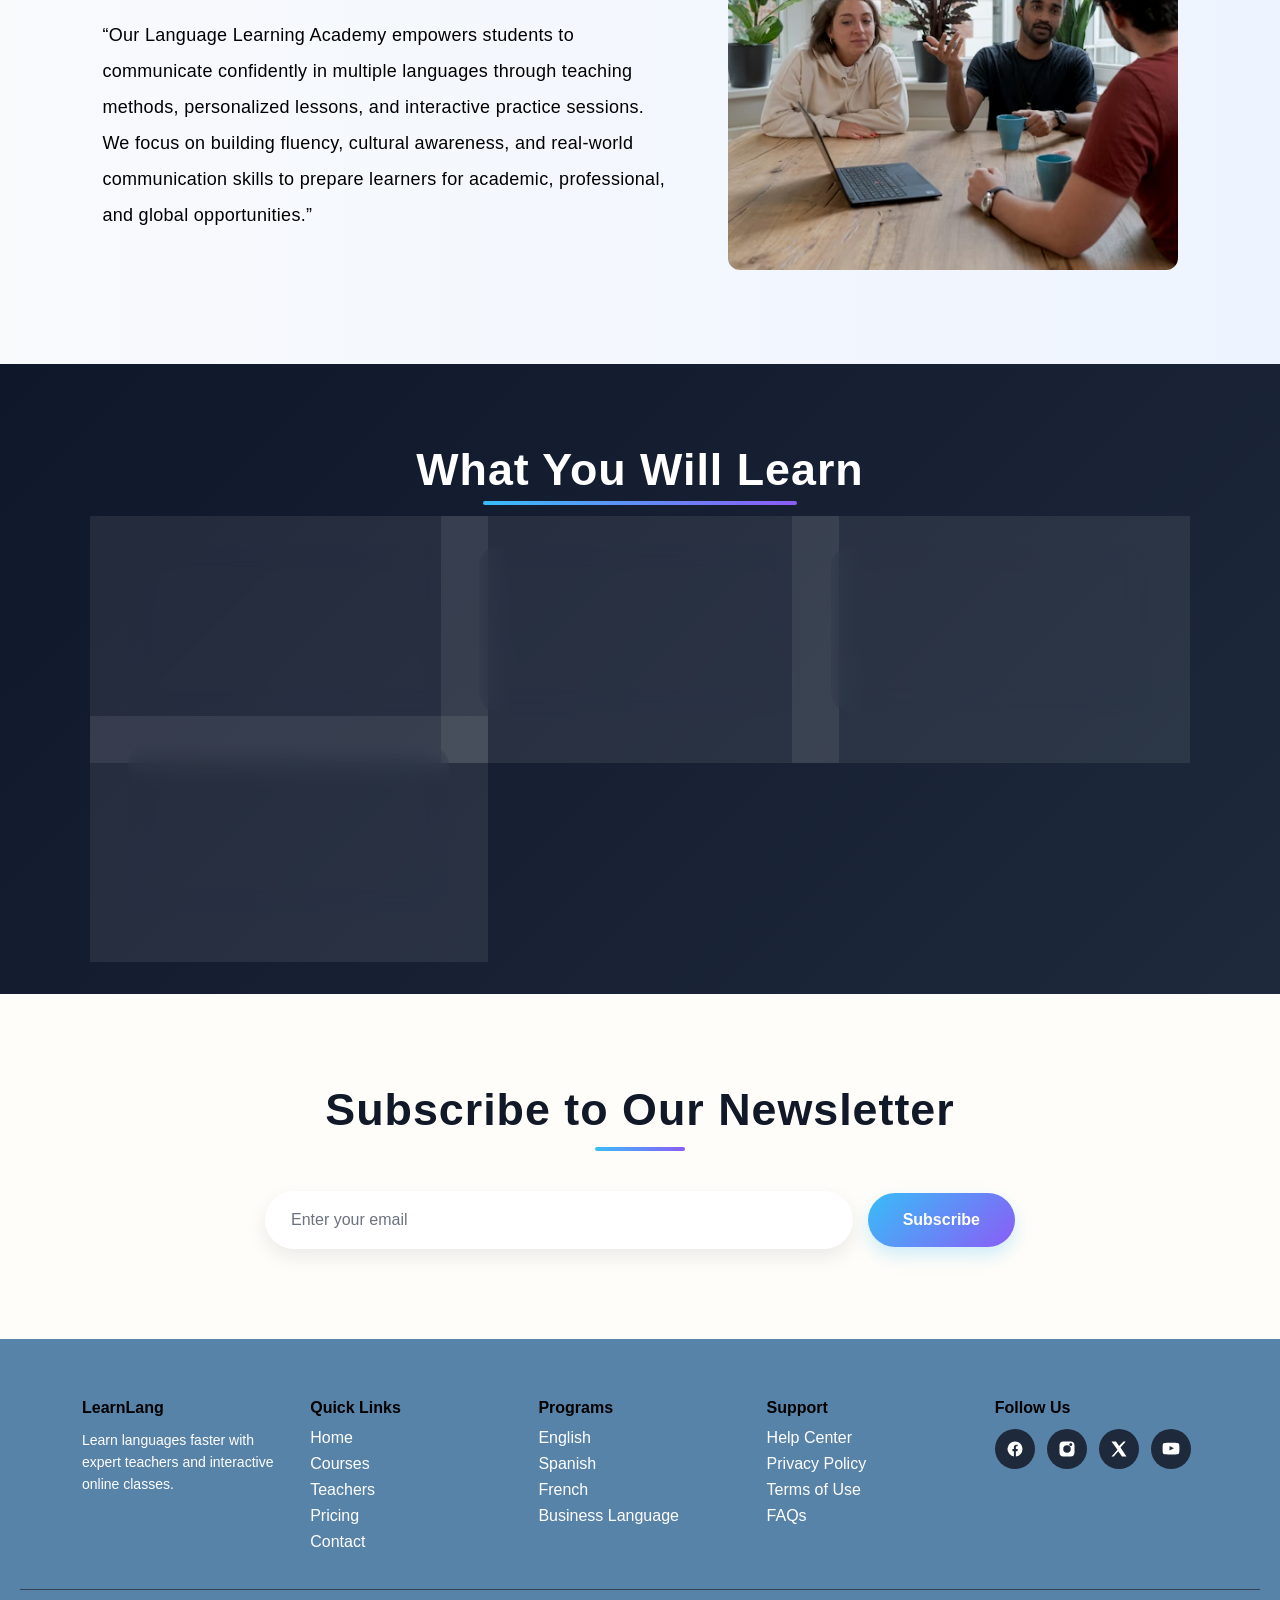
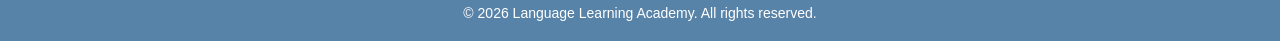
==== commit 659903f8: "first commit" ====
--- a/index.html
+++ b/index.html
@@ -52,7 +52,6 @@
     </div>
 </section>
 
-
 <!-- ================= FEATURES ================= -->
 <section class="features">
     <h2>Why Choose Us?</h2>
@@ -146,7 +145,7 @@
 
         <!-- ABOUT -->
         <div class="footer-col">
-            <h3>Language Academy</h3>
+            <h3>LearnLang</h3>
             <p>
                 Learn languages faster with expert teachers and interactive online classes.
             </p>
--- a/learning.css
+++ b/learning.css
@@ -4,9 +4,11 @@
 
 .hero {
     background-image: url("images/header_English-Language-Learning-Academy.jpg");
-    height:500px;
+    background-repeat: no-repeat;
+    background-size: cover;
+    height:700px;
     color: white;
-    padding: 80px;
+    padding: 200px;
     text-align: center;
     margin-top: 0px;
 }
@@ -55,63 +57,112 @@
    FEATURES
 ========================= */
 
-.features {
-    padding: 60px 20px;
+.features{
+    padding: 80px 8%;
+    background-color: #f8fafc;
+}
+
+.features h2{
     text-align: center;
-    background-color:rgb(235, 235, 247);
-}
-
-.features h2 {
-    margin-bottom: 30px;
-    font-size: 28px;
-}
-
-.feature-grid {
+    font-size: 42px;
+    color: black;
+    margin-bottom: 50px;
+    font-weight: 800;
+}
+
+.feature-grid{
     display: grid;
-    grid-template-columns: repeat(auto-fit, minmax(220px, 1fr));
-    gap: 20px;
-}
-
-.feature-card {
-    background: white;
-    padding: 20px;
-    border-radius: 12px;
-    box-shadow: 0 5px 15px rgba(0,0,0,0.08);
-    transition: 0.3s;
-}
-
-.feature-card:hover {
-    transform: translateY(-5px);
+    grid-template-columns: repeat(2, 1fr);
+    gap: 30px;
+}
+
+.feature-card{
+    background-color: #ffffff;
+    padding: 35px;
+    border-radius: 18px;
+    box-shadow: 0 8px 20px rgba(0,0,0,0.08);
+    transition: 0.4s ease;
+    border-left: 6px solid black;
+}
+
+.feature-card:hover{
+    transform: translateY(-8px);
+    box-shadow: 0 12px 28px rgba(0,0,0,0.12);
+}
+
+.feature-card h3{
+    font-size: 24px;
+    color: black;
+    margin-bottom: 15px;
+    font-weight: 700;
+}
+
+.feature-card p{
+    color: black;
+    font-size: 16px;
+    line-height: 1.8;
+}
+
+
+@media(max-width:768px){
+
+    .feature-grid{
+        grid-template-columns: 1fr;
+    }
+
+    .features h2{
+        font-size: 34px;
+    }
 }
 
 /* =========================
    ABOUT
 ========================= */
 
-.about {
+.about{
     display: flex;
     align-items: center;
     justify-content: space-between;
-    gap: 30px;
-    padding: 60px 20px;
-    max-width: 1100px;
-    margin: auto;
-}
-
-.about-text {
+    gap: 60px;
+    padding: 90px 8%;
+    background: linear-gradient(to right, #f8fafc, #eef4ff);
+    flex-wrap: wrap;
+}
+
+
+.about-text{
     flex: 1;
-}
-
-.about-text h2 {
-    margin-bottom: 20px;
-    padding: 30px;
-    font-size: 40px;
+    min-width: 320px;
+}
+
+.about-text h2{
+    font-size: 46px;
+    color: black;
+    margin-bottom: 25px;
+    font-weight: 800;
+    line-height: 1.3;
+    position: relative;
+}
+
+.about-text h2::after{
+    content: "";
+    width: 90px;
+    height: 5px;
+    background-color: black;
+    position: absolute;
+    left: 0;
+    bottom: -12px;
+    border-radius: 10px;
 }
 
 .about-text p{
-    word-spacing: 2px;
-    font-size: large;
-}
+    margin-top: 35px;
+    color: black;
+    font-size: 18px;
+    line-height: 2;
+    letter-spacing: 0.3px;
+}
+
 
 .about-image img {
     width: 100%;
@@ -124,61 +175,217 @@
 ========================= */
 
 .skills {
-    padding: 60px 20px;
+    padding: 80px 10%;
+    background: linear-gradient(135deg, #0f172a, #1e293b);
+    color: #fff;
     text-align: center;
-    background-color:rgb(235, 235, 247)
+    font-family: 'Poppins', sans-serif;
+}
+
+.skills h2 {
+    font-size: 2.8rem;
+    margin-bottom: 50px;
+    position: relative;
+    display: inline-block;
+    font-weight: 700;
+    letter-spacing: 1px;
+}
+
+.skills h2::after {
+    content: "";
+    width: 70%;
+    height: 4px;
+    background: linear-gradient(to right, #38bdf8, #8b5cf6);
+    position: absolute;
+    left: 15%;
+    bottom: -10px;
+    border-radius: 10px;
 }
 
 .skill-grid {
     display: grid;
-    grid-template-columns: repeat(auto-fit, minmax(220px, 1fr));
-    gap: 20px;
-    margin-top: 30px;
+    grid-template-columns: repeat(auto-fit, minmax(240px, 1fr));
+    gap: 30px;
 }
 
 .skill-card {
-    background: white;
-    padding: 20px;
-    border-radius: 12px;
-    box-shadow: white;
+    background: rgba(255, 255, 255, 0.08);
+    border: 1px solid rgba(255,255,255,0.1);
+    backdrop-filter: blur(12px);
+    border-radius: 22px;
+    padding: 35px 25px;
+    transition: all 0.4s ease;
+    position: relative;
+    overflow: hidden;
+    cursor: pointer;
+    box-shadow: 0 10px 25px rgba(0,0,0,0.25);
+}
+
+.skill-card::before {
+    content: "";
+    position: absolute;
+    width: 180px;
+    height: 180px;
+    background: radial-gradient(circle, rgba(56,189,248,0.25), transparent 70%);
+    top: -50px;
+    right: -50px;
+    transition: 0.5s;
+}
+
+.skill-card:hover::before {
+    transform: scale(1.3);
+}
+
+/* Hover Animation */
+.skill-card:hover {
+    transform: translateY(-12px) scale(1.03);
+    border-color: rgba(56,189,248,0.6);
+    box-shadow: 0 15px 35px rgba(56,189,248,0.25);
+}
+
+/* Card Titles */
+.skill-card h3 {
+    font-size: 1.5rem;
+    margin-bottom: 15px;
+    color: #38bdf8;
+    position: relative;
+    z-index: 2;
+}
+
+/* Card Text */
+.skill-card p {
+    font-size: 1rem;
+    line-height: 1.7;
+    color: #e2e8f0;
+    position: relative;
+    z-index: 2;
+}
+
+/* Responsive */
+@media (max-width: 768px) {
+    .skills {
+        padding: 60px 6%;
+    }
+
+    .skills h2 {
+        font-size: 2.2rem;
+    }
+
+    .skill-card {
+        padding: 28px 20px;
+    }
 }
 
 /* =========================
    NEWSLETTER
 ========================= */
-
+/* Newsletter Section */
 .newsletter {
-    background: whitesmoke;
-    padding: 60px 20px;
+    padding: 90px 10%;
     text-align: center;
-}
-
+    position: relative;
+    overflow: hidden;
+    font-family: 'Poppins', sans-serif;
+}
+
+/* Heading */
+.newsletter h2 {
+    font-size: 2.8rem;
+    color: #111827;
+    margin-bottom: 40px;
+    position: relative;
+    font-weight: 700;
+    letter-spacing: 1px;
+}
+
+/* Gradient Underline */
+.newsletter h2::after {
+    content: "";
+    width: 90px;
+    height: 4px;
+    background: linear-gradient(to right, #38bdf8, #8b5cf6);
+    display: block;
+    margin: 12px auto 0;
+    border-radius: 20px;
+}
+
+/* Form Box */
 .newsletter-form {
-    margin-top: 20px;
-}
-
+    display: flex;
+    justify-content: center;
+    align-items: center;
+    gap: 15px;
+    max-width: 750px;
+    margin: auto;
+    flex-wrap: wrap;
+}
+
+/* Input Field */
 .newsletter-form input {
-    padding: 12px;
-    width: 250px;
-    border: 1px solid #ccc;
-    border-radius: 6px;
-}
-
+    flex: 1;
+    min-width: 260px;
+    padding: 18px 24px;
+    border-radius: 50px;
+    border: 2px solid transparent;
+    outline: none;
+    font-size: 1rem;
+    background: #ffffff;
+    color: #111827;
+    box-shadow: 0 8px 20px rgba(0,0,0,0.08);
+    transition: all 0.3s ease;
+}
+
+/* Placeholder */
+.newsletter-form input::placeholder {
+    color: #6b7280;
+}
+
+/* Focus Effect */
+.newsletter-form input:focus {
+    border-color: #38bdf8;
+    box-shadow: 0 0 15px rgba(56,189,248,0.3);
+}
+
+/* Button */
 .newsletter-form button {
-    padding: 12px 18px;
+    padding: 18px 35px;
     border: none;
-    background: black;
-    color: white;
-    border-radius: 6px;
+    border-radius: 50px;
+    background: linear-gradient(135deg, #38bdf8, #8b5cf6);
+    color: #fff;
+    font-size: 1rem;
+    font-weight: 600;
     cursor: pointer;
-}
-
-.hero{
-    body.dark-mode .hero{
-    filter: brightness(60%);
-}
-
-}
+    transition: all 0.35s ease;
+    box-shadow: 0 8px 18px rgba(56,189,248,0.25);
+}
+
+/* Button Hover */
+.newsletter-form button:hover {
+    transform: translateY(-4px);
+    box-shadow: 0 12px 25px rgba(139,92,246,0.35);
+}
+
+/* Responsive */
+@media (max-width: 768px) {
+    .newsletter {
+        padding: 70px 6%;
+    }
+
+    .newsletter h2 {
+        font-size: 2.2rem;
+    }
+
+    .newsletter-form {
+        flex-direction: column;
+    }
+
+    .newsletter-form input,
+    .newsletter-form button {
+        width: 100%;
+    }
+}
+
 /* =========================
    FOOTER
 ========================= */
@@ -586,3 +793,109 @@
   transform: scale(0.96);
 }
 
+@media (max-width: 480px) {
+
+    .hero {
+        height: auto;
+        padding: 120px 20px;
+        background-position: center;
+    }
+
+    .hero-content h1 {
+        font-size: 26px;
+        padding: 10px;
+    }
+
+    .hero-content p {
+        font-size: 14px;
+    }
+
+    .feature-grid {
+        grid-template-columns: 1fr;
+    }
+
+    .about {
+        flex-direction: column;
+        text-align: center;
+        gap: 30px;
+    }
+
+    .about-text h2 {
+        font-size: 28px;
+    }
+
+    .newsletter h2 {
+        font-size: 22px;
+    }
+
+    .nav-links {
+        display: none; /* optional mobile menu */
+    }
+}
+
+@media (max-width: 768px) {
+
+    .hero {
+        height: auto;
+        padding: 140px 25px;
+    }
+
+    .hero-content h1 {
+        font-size: 32px;
+    }
+
+    .feature-grid {
+        grid-template-columns: 1fr;
+    }
+
+    .about {
+        flex-direction: column;
+        text-align: center;
+    }
+
+    .about-text h2 {
+        font-size: 34px;
+    }
+
+    .skills {
+        padding: 60px 6%;
+    }
+
+    .newsletter-form {
+        flex-direction: column;
+    }
+
+    .newsletter-form input,
+    .newsletter-form button {
+        width: 100%;
+    }
+}
+
+@media (min-width: 768px) and (max-width: 1024px) {
+
+    .hero {
+        height: auto;
+        padding: 160px 50px;
+    }
+
+    .feature-grid {
+        grid-template-columns: 1fr 1fr;
+    }
+
+    .about {
+        flex-direction: column;
+        text-align: center;
+    }
+
+    .about-image img {
+        max-width: 350px;
+    }
+
+    .skills {
+        padding: 70px 8%;
+    }
+
+    .newsletter-form {
+        flex-wrap: wrap;
+    }
+}
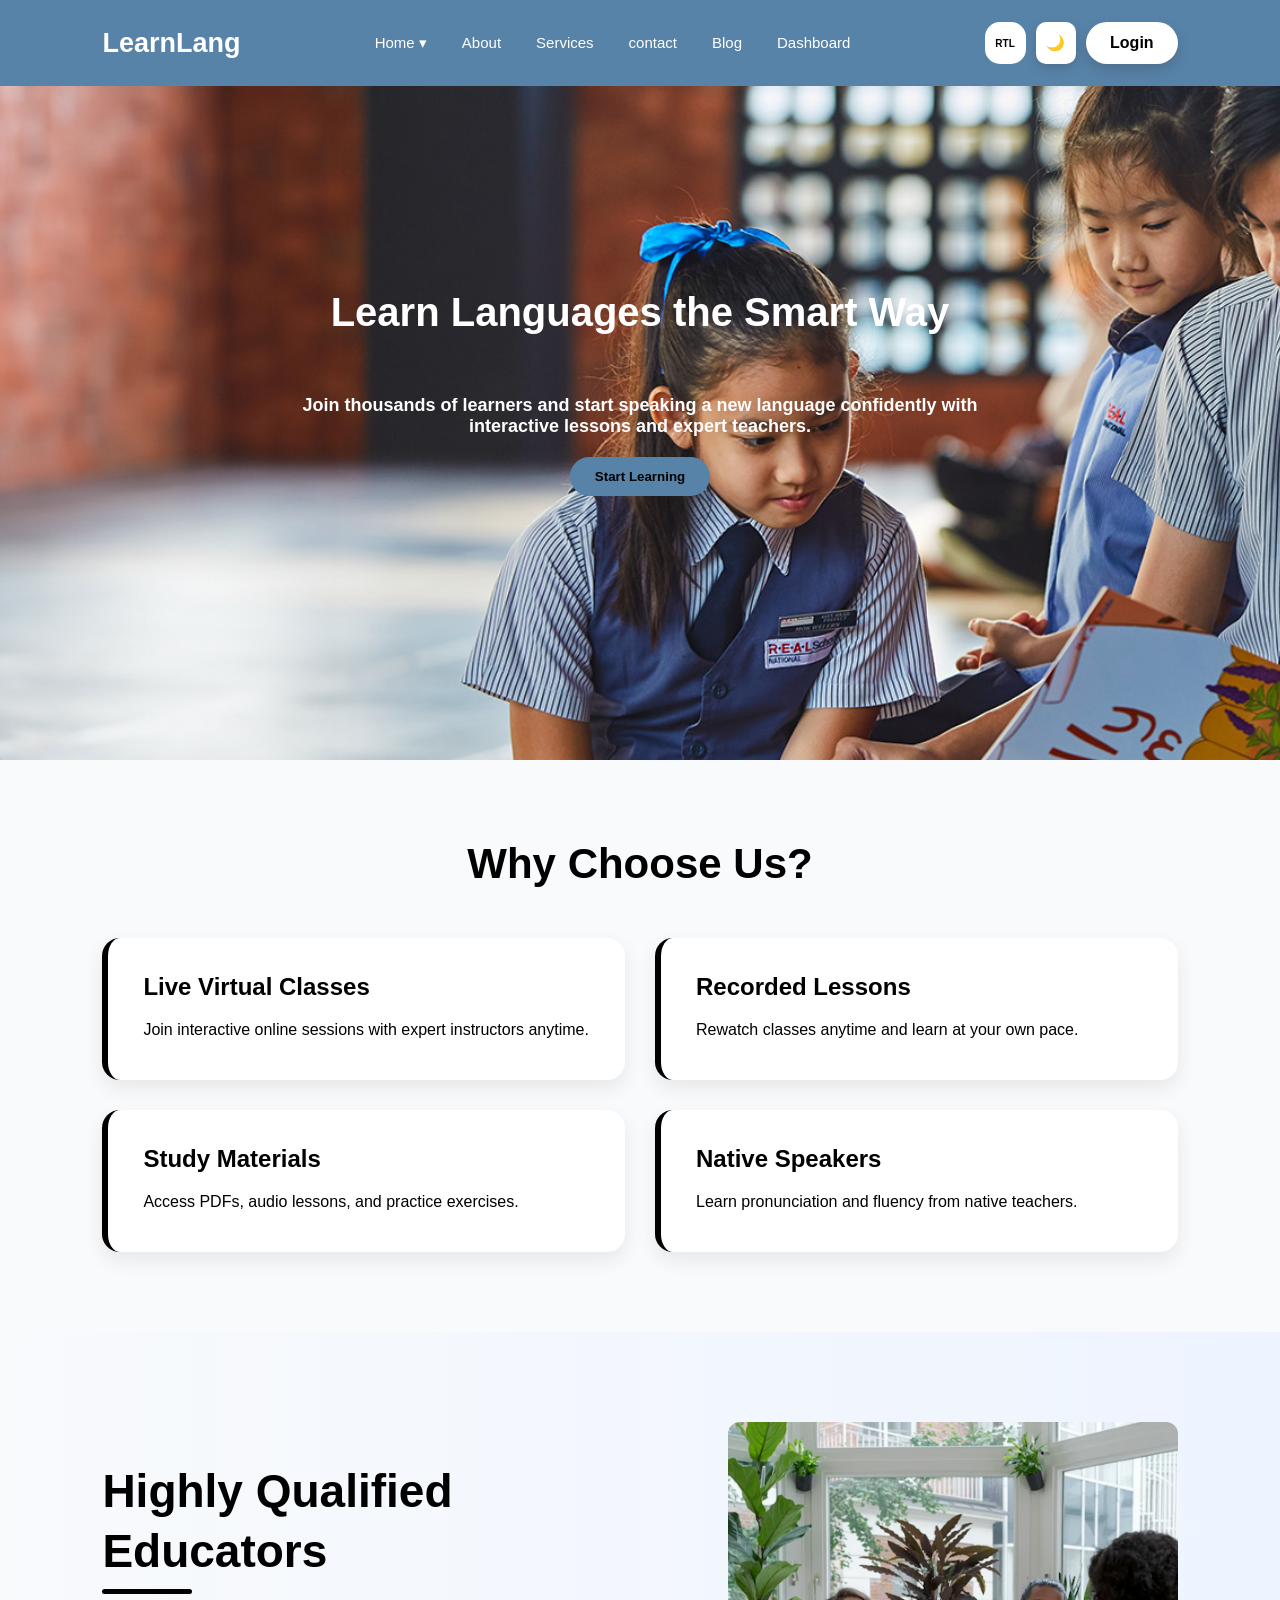
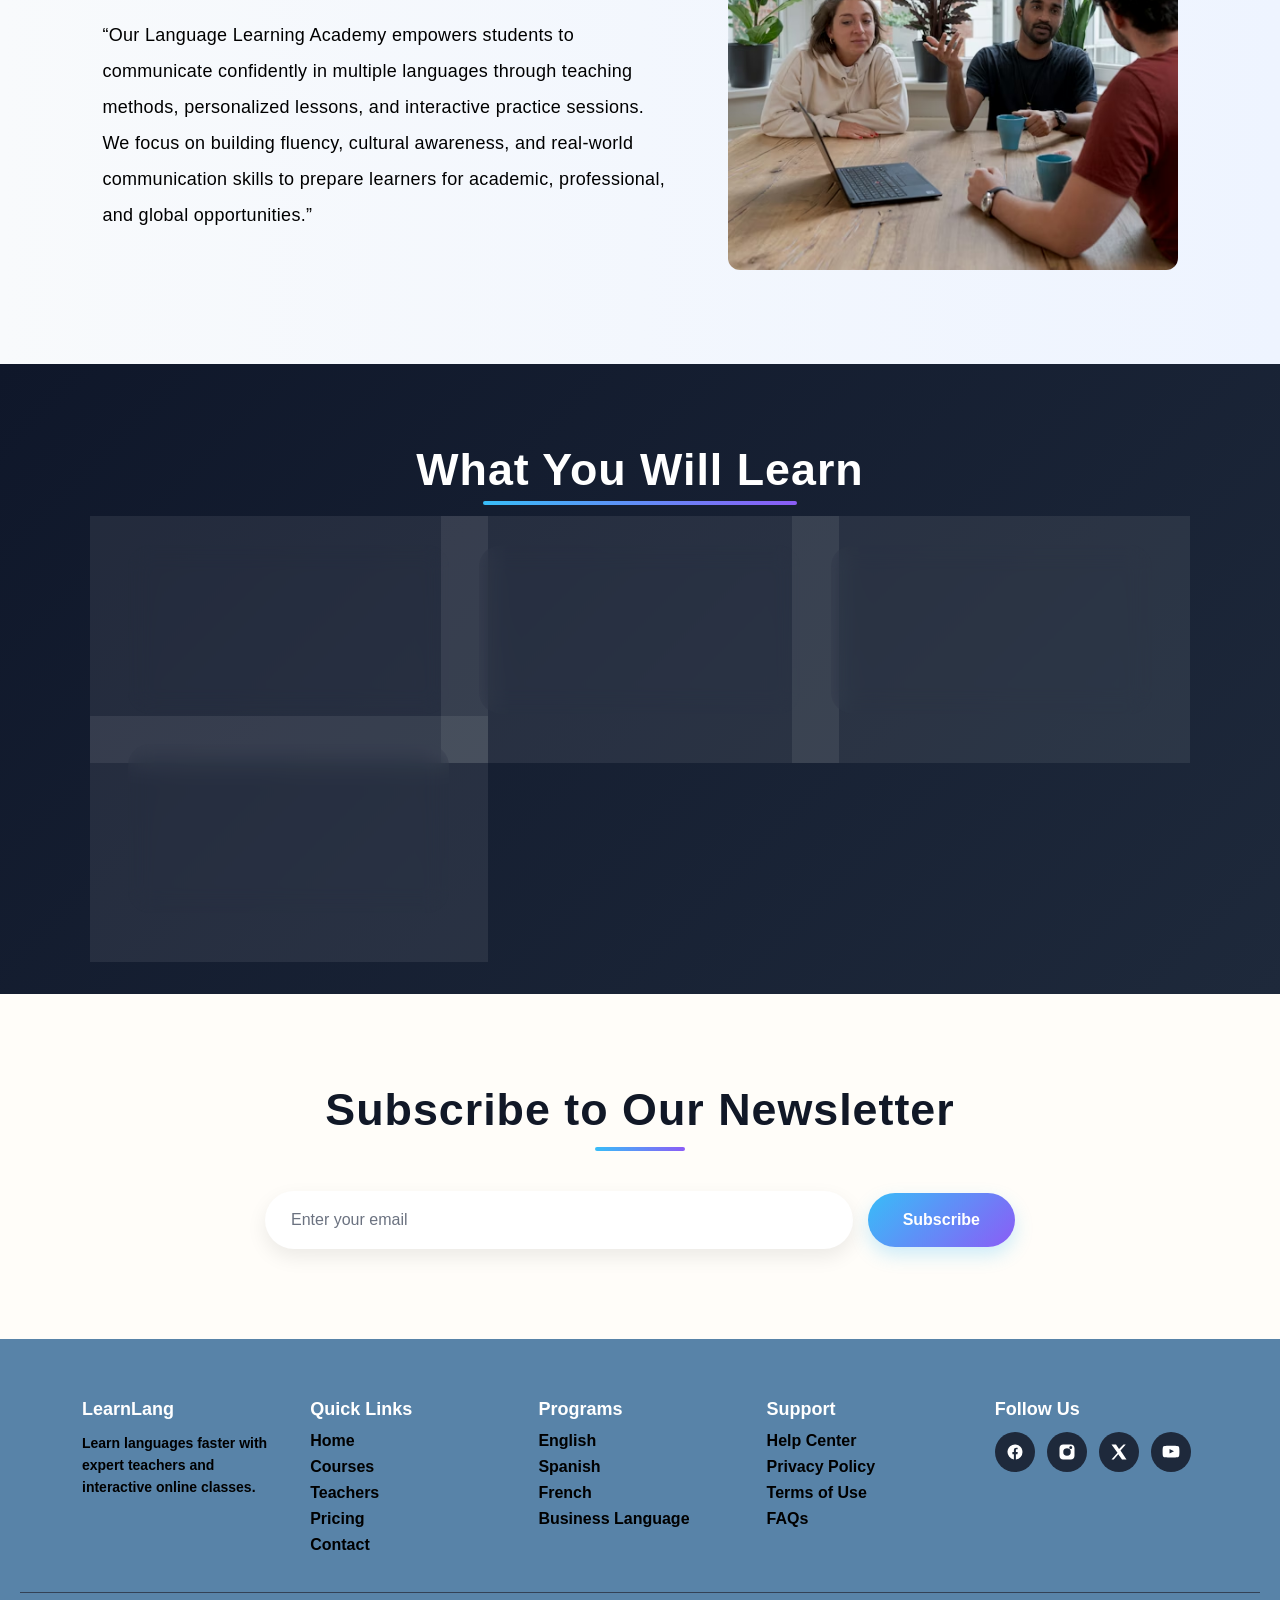
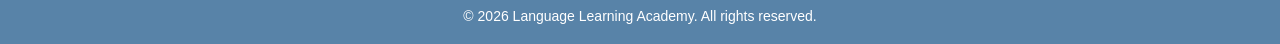
==== commit ab430015: "first commit" ====
--- a/index.html
+++ b/index.html
@@ -43,7 +43,6 @@
 </nav>
 </header>
     
-<!-- ================= HERO SECTION ================= -->
 <section class="hero">
     <div class="hero-content">
         <h1>Learn Languages the Smart Way</h1>
@@ -52,7 +51,7 @@
     </div>
 </section>
 
-<!-- ================= FEATURES ================= -->
+
 <section class="features">
     <h2>Why Choose Us?</h2>
 
@@ -81,8 +80,6 @@
     </div>
 </section>
 
-
-<!-- ================= ABOUT SECTION ================= -->
 <section class="about">
     <div class="about-text">
         <h2>Highly Qualified Educators</h2>
@@ -97,7 +94,7 @@
 </section>
 
 
-<!-- ================= LEARNING SKILLS ================= -->
+
 <section class="skills">
     <h2>What You Will Learn</h2>
 
@@ -126,8 +123,6 @@
     </div>
 </section>
 
-
-<!-- ================= NEWSLETTER ================= -->
 <section class="newsletter">
     <h2>Subscribe to Our Newsletter</h2>
 
@@ -138,20 +133,21 @@
 </section>
 
 
-<!-- ================= FOOTER ================= -->
+
 <footer class="footer">
 
     <div class="footer-container">
 
-        <!-- ABOUT -->
-        <div class="footer-col">
+        <div class="footer-col">
+            <div class="footer-col1">
             <h3>LearnLang</h3>
+            </div>
+            
             <p>
                 Learn languages faster with expert teachers and interactive online classes.
             </p>
         </div>
 
-        <!-- QUICK LINKS -->
         <div class="footer-col">
             <h3>Quick Links</h3>
             <ul>
@@ -163,7 +159,6 @@
             </ul>
         </div>
 
-        <!-- PROGRAMS -->
         <div class="footer-col">
             <h3>Programs</h3>
             <ul>
@@ -174,7 +169,6 @@
             </ul>
         </div>
 
-        <!-- SUPPORT -->
         <div class="footer-col">
             <h3>Support</h3>
             <ul>
@@ -185,34 +179,31 @@
             </ul>
         </div>
 
-        <!-- FOLLOW US -->
         <div class="footer-col">
             <h3>Follow Us</h3>
 
             <div class="social-icons">
 
-                <!-- Facebook -->
+           
                 <a href="#" class="icon facebook">
                     <svg viewBox="0 0 24 24">
                         <path d="M22 12a10 10 0 1 0-11.5 9.9v-7h-2v-3h2v-2.3c0-2.1 1.3-3.3 3.2-3.3.9 0 1.8.1 1.8.1v2h-1c-1 0-1.3.6-1.3 1.3V12h2.5l-.4 3h-2.1v7A10 10 0 0 0 22 12z"/>
                     </svg>
                 </a>
 
-                <!-- Instagram -->
+    
                 <a href="#" class="icon instagram">
                     <svg viewBox="0 0 24 24">
                         <path d="M7 2C4 2 2 4 2 7v10c0 3 2 5 5 5h10c3 0 5-2 5-5V7c0-3-2-5-5-5H7zm10 2a2 2 0 1 1 0 4 2 2 0 0 1 0-4zm-5 3a5 5 0 1 1 0 10 5 5 0 0 1 0-10z"/>
                     </svg>
                 </a>
 
-                <!-- Twitter / X -->
                 <a href="#" class="icon twitter">
                     <svg viewBox="0 0 24 24">
                         <path d="M18 2h3l-7 8 8 12h-6l-5-7-6 7H2l8-9L2 2h6l4 6 6-6z"/>
                     </svg>
                 </a>
 
-                <!-- YouTube -->
                 <a href="#" class="icon youtube">
                     <svg viewBox="0 0 24 24">
                         <path d="M23 7s-.2-1.6-.8-2.2c-.7-.8-1.5-.8-1.9-.9C17.4 3.6 12 3.6 12 3.6h-.1s-5.4 0-8.3.3c-.4.1-1.2.1-1.9.9C1.2 5.4 1 7 1 7S.8 8.9.8 10.7v1.6C.8 14.1 1 16 1 16s.2 1.6.8 2.2c.7.8 1.7.8 2.1.9 1.5.1 6.2.3 8.1.3 0 0 5.4 0 8.3-.3.4-.1 1.2-.1 1.9-.9.6-.6.8-2.2.8-2.2s.2-1.9.2-3.7v-1.6C23.2 8.9 23 7 23 7zM10 14V8l6 3-6 3z"/>
@@ -224,7 +215,7 @@
 
     </div>
 
-    <!-- BOTTOM -->
+
     <div class="footer-bottom">
         <p>© 2026 Language Learning Academy. All rights reserved.</p>
     </div>
--- a/learning.css
+++ b/learning.css
@@ -1,12 +1,8 @@
-/* =========================
-   HERO SECTION
-========================= */
-
 .hero {
     background-image: url("images/header_English-Language-Learning-Academy.jpg");
     background-repeat: no-repeat;
     background-size: cover;
-    height:700px;
+    height: 700px;
     color: white;
     padding: 200px;
     text-align: center;
@@ -18,7 +14,7 @@
     margin-bottom: 30px;
     padding: 30px;
     font-weight: bold;
-    
+
 }
 
 .hero-content p {
@@ -27,13 +23,6 @@
     font-size: 18px;
     font-weight: bold;
 
-}
-
-:root{
-    --primary-color: #ff7b00;
-    --secondary-color: #1e3a8a;
-    --light-color: #ffffff;
-    --dark-color: #222222;
 }
 
 .primary-btn {
@@ -53,16 +42,12 @@
     transform: scale(1.05);
 }
 
-/* =========================
-   FEATURES
-========================= */
-
-.features{
+.features {
     padding: 80px 8%;
     background-color: #f8fafc;
 }
 
-.features h2{
+.features h2 {
     text-align: center;
     font-size: 42px;
     color: black;
@@ -70,56 +55,52 @@
     font-weight: 800;
 }
 
-.feature-grid{
+.feature-grid {
     display: grid;
     grid-template-columns: repeat(2, 1fr);
     gap: 30px;
 }
 
-.feature-card{
+.feature-card {
     background-color: #ffffff;
     padding: 35px;
     border-radius: 18px;
-    box-shadow: 0 8px 20px rgba(0,0,0,0.08);
+    box-shadow: 0 8px 20px rgba(0, 0, 0, 0.08);
     transition: 0.4s ease;
     border-left: 6px solid black;
 }
 
-.feature-card:hover{
+.feature-card:hover {
     transform: translateY(-8px);
-    box-shadow: 0 12px 28px rgba(0,0,0,0.12);
-}
-
-.feature-card h3{
+    box-shadow: 0 12px 28px rgba(0, 0, 0, 0.12);
+}
+
+.feature-card h3 {
     font-size: 24px;
     color: black;
     margin-bottom: 15px;
     font-weight: 700;
 }
 
-.feature-card p{
+.feature-card p {
     color: black;
     font-size: 16px;
     line-height: 1.8;
 }
 
 
-@media(max-width:768px){
-
-    .feature-grid{
+@media(max-width:768px) {
+
+    .feature-grid {
         grid-template-columns: 1fr;
     }
 
-    .features h2{
+    .features h2 {
         font-size: 34px;
     }
 }
 
-/* =========================
-   ABOUT
-========================= */
-
-.about{
+.about {
     display: flex;
     align-items: center;
     justify-content: space-between;
@@ -130,12 +111,12 @@
 }
 
 
-.about-text{
+.about-text {
     flex: 1;
     min-width: 320px;
 }
 
-.about-text h2{
+.about-text h2 {
     font-size: 46px;
     color: black;
     margin-bottom: 25px;
@@ -144,7 +125,7 @@
     position: relative;
 }
 
-.about-text h2::after{
+.about-text h2::after {
     content: "";
     width: 90px;
     height: 5px;
@@ -155,7 +136,7 @@
     border-radius: 10px;
 }
 
-.about-text p{
+.about-text p {
     margin-top: 35px;
     color: black;
     font-size: 18px;
@@ -169,10 +150,6 @@
     max-width: 450px;
     border-radius: 12px;
 }
-
-/* =========================
-   SKILLS
-========================= */
 
 .skills {
     padding: 80px 10%;
@@ -210,7 +187,7 @@
 
 .skill-card {
     background: rgba(255, 255, 255, 0.08);
-    border: 1px solid rgba(255,255,255,0.1);
+    border: 1px solid rgba(255, 255, 255, 0.1);
     backdrop-filter: blur(12px);
     border-radius: 22px;
     padding: 35px 25px;
@@ -218,7 +195,7 @@
     position: relative;
     overflow: hidden;
     cursor: pointer;
-    box-shadow: 0 10px 25px rgba(0,0,0,0.25);
+    box-shadow: 0 10px 25px rgba(0, 0, 0, 0.25);
 }
 
 .skill-card::before {
@@ -226,7 +203,7 @@
     position: absolute;
     width: 180px;
     height: 180px;
-    background: radial-gradient(circle, rgba(56,189,248,0.25), transparent 70%);
+    background: radial-gradient(circle, rgba(56, 189, 248, 0.25), transparent 70%);
     top: -50px;
     right: -50px;
     transition: 0.5s;
@@ -236,14 +213,12 @@
     transform: scale(1.3);
 }
 
-/* Hover Animation */
 .skill-card:hover {
     transform: translateY(-12px) scale(1.03);
-    border-color: rgba(56,189,248,0.6);
-    box-shadow: 0 15px 35px rgba(56,189,248,0.25);
-}
-
-/* Card Titles */
+    border-color: rgba(56, 189, 248, 0.6);
+    box-shadow: 0 15px 35px rgba(56, 189, 248, 0.25);
+}
+
 .skill-card h3 {
     font-size: 1.5rem;
     margin-bottom: 15px;
@@ -252,7 +227,6 @@
     z-index: 2;
 }
 
-/* Card Text */
 .skill-card p {
     font-size: 1rem;
     line-height: 1.7;
@@ -261,7 +235,6 @@
     z-index: 2;
 }
 
-/* Responsive */
 @media (max-width: 768px) {
     .skills {
         padding: 60px 6%;
@@ -276,10 +249,6 @@
     }
 }
 
-/* =========================
-   NEWSLETTER
-========================= */
-/* Newsletter Section */
 .newsletter {
     padding: 90px 10%;
     text-align: center;
@@ -288,7 +257,6 @@
     font-family: 'Poppins', sans-serif;
 }
 
-/* Heading */
 .newsletter h2 {
     font-size: 2.8rem;
     color: #111827;
@@ -298,7 +266,7 @@
     letter-spacing: 1px;
 }
 
-/* Gradient Underline */
+
 .newsletter h2::after {
     content: "";
     width: 90px;
@@ -309,7 +277,6 @@
     border-radius: 20px;
 }
 
-/* Form Box */
 .newsletter-form {
     display: flex;
     justify-content: center;
@@ -320,7 +287,6 @@
     flex-wrap: wrap;
 }
 
-/* Input Field */
 .newsletter-form input {
     flex: 1;
     min-width: 260px;
@@ -331,22 +297,19 @@
     font-size: 1rem;
     background: #ffffff;
     color: #111827;
-    box-shadow: 0 8px 20px rgba(0,0,0,0.08);
+    box-shadow: 0 8px 20px rgba(0, 0, 0, 0.08);
     transition: all 0.3s ease;
 }
 
-/* Placeholder */
 .newsletter-form input::placeholder {
     color: #6b7280;
 }
 
-/* Focus Effect */
 .newsletter-form input:focus {
     border-color: #38bdf8;
-    box-shadow: 0 0 15px rgba(56,189,248,0.3);
-}
-
-/* Button */
+    box-shadow: 0 0 15px rgba(56, 189, 248, 0.3);
+}
+
 .newsletter-form button {
     padding: 18px 35px;
     border: none;
@@ -357,16 +320,14 @@
     font-weight: 600;
     cursor: pointer;
     transition: all 0.35s ease;
-    box-shadow: 0 8px 18px rgba(56,189,248,0.25);
-}
-
-/* Button Hover */
+    box-shadow: 0 8px 18px rgba(56, 189, 248, 0.25);
+}
+
 .newsletter-form button:hover {
     transform: translateY(-4px);
-    box-shadow: 0 12px 25px rgba(139,92,246,0.35);
-}
-
-/* Responsive */
+    box-shadow: 0 12px 25px rgba(139, 92, 246, 0.35);
+}
+
 @media (max-width: 768px) {
     .newsletter {
         padding: 70px 6%;
@@ -386,17 +347,12 @@
     }
 }
 
-/* =========================
-   FOOTER
-========================= */
-
 .footer {
-   background:#5883a8;
+    background: #5883a8;
     color: white;
     padding: 60px 20px 20px;
 }
 
-/* GRID */
 .footer-container {
     width: 90%;
     max-width: 1200px;
@@ -406,17 +362,23 @@
     gap: 25px;
 }
 
-/* COLUMN TEXT */
 .footer-col h3 {
     margin-bottom: 12px;
-    font-size: 16px;
-    color: black;
+    font-size: 18px;
+    color: white;
+}
+
+.footer-col1 h3{
+    font-size: 18px;
+    font-weight: 700;
+    color: white;
 }
 
 .footer-col p {
-    color: white;
+    color: black;
     font-size: 14px;
     line-height: 1.6;
+    font-weight: bold;
 }
 
 .footer-col ul {
@@ -426,16 +388,16 @@
 
 .footer-col ul li {
     margin-bottom: 8px;
-    color: white;
+    color: black;
     cursor: pointer;
     transition: 0.3s;
+    font-weight: bold;
 }
 
 .footer-col ul li:hover {
     color: black;
 }
 
-/* SOCIAL ICONS */
 .social-icons {
     display: flex;
     gap: 12px;
@@ -463,13 +425,24 @@
     transform: translateY(-4px);
 }
 
-/* BRAND COLORS ON HOVER */
-.facebook:hover { background: black; }
-.instagram:hover { background: black; }
-.twitter:hover { background: black; }
-.youtube:hover { background: black; }
-
-/* BOTTOM */
+
+.facebook:hover {
+    background: black;
+}
+
+.instagram:hover {
+    background: black;
+}
+
+.twitter:hover {
+    background: black;
+}
+
+.youtube:hover {
+    background: black;
+}
+
+
 .footer-bottom {
     text-align: center;
     margin-top: 30px;
@@ -479,10 +452,6 @@
     color: white;
 }
 
-/* =========================
-   DARK MODE
-========================= */
-
 .dark-mode {
     background: black;
     color: white;
@@ -504,293 +473,293 @@
 }
 
 
-*{
-    margin:0;
-    padding:0;
-    box-sizing:border-box;
-    scroll-behavior:smooth;
-}
- 
-body{
-    font-family:'Poppins', sans-serif;
-    background:#fffdf9;
-    color:black;
-    overflow-x:hidden;
-}
- 
-:root{
-    --primary:black;;
-    --secondary:#fff5ef;
-    --cream:#fffaf5;
-    --dark:black;
-    --light:#666;
-    --white:#fff;
-    --shadow:0 10px 35px rgba(0,0,0,0.08);
-}
- 
-header{
-    height:60px;
-}
-.container{
-    width:90%;
-    max-width:1300px;
-    margin:auto;
-}
- 
-body.dark-mode{
-  background:white;
-  color:black;
-}
- 
-body.dark-mode header{
-  background:black;
-}
- 
-body.dark-mode nav a{
-  color:lightgoldenrodyellow;
-}
- 
-body.dark-mode .icon-btn{
-  background:#374151;
-  color:lightgoldenrodyellow;
-}
-
-.icon-btn{
- width: 22%;
-    padding:10px;     
-    border:none;
-    background:white;
-    color: black;
-    font-size:10px;       
-    font-weight:bold;
-    border-radius:15px;   
-    cursor:pointer;
-    transition:0.3s;
-}
-
-.icon-btn:hover{
-    background:white;
-    transform:scale(1.03); 
-}
-
-body.dark-mode .logo{
-  color:lightgoldenrodyellow;
-}
- 
-body.dark-mode .login{
-  color:lightgoldenrodyellow;
-}
- 
+* {
+    margin: 0;
+    padding: 0;
+    box-sizing: border-box;
+    scroll-behavior: smooth;
+}
+
+body {
+    font-family: 'Poppins', sans-serif;
+    background: #fffdf9;
+    color: black;
+    overflow-x: hidden;
+}
+
+:root {
+    --primary: black;
+    ;
+    --secondary: #fff5ef;
+    --cream: #fffaf5;
+    --dark: black;
+    --light: #666;
+    --white: #fff;
+    --shadow: 0 10px 35px rgba(0, 0, 0, 0.08);
+}
+
+header {
+    height: 60px;
+}
+
+.container {
+    width: 90%;
+    max-width: 1300px;
+    margin: auto;
+}
+
+body.dark-mode {
+    background: white;
+    color: black;
+}
+
+body.dark-mode header {
+    background: black;
+}
+
+body.dark-mode nav a {
+    color: lightgoldenrodyellow;
+}
+
+body.dark-mode .icon-btn {
+    background: #374151;
+    color: lightgoldenrodyellow;
+}
+
+.icon-btn {
+    width: 22%;
+    padding: 10px;
+    border: none;
+    background: white;
+    color: black;
+    font-size: 10px;
+    font-weight: bold;
+    border-radius: 15px;
+    cursor: pointer;
+    transition: 0.3s;
+}
+
+.icon-btn:hover {
+    background: white;
+    transform: scale(1.03);
+}
+
+body.dark-mode .logo {
+    color: lightgoldenrodyellow;
+}
+
+body.dark-mode .login {
+    color: lightgoldenrodyellow;
+}
+
 body.dark-mode .hero,
 body.dark-mode .services,
 body.dark-mode .why-us,
-body.dark-mode .contact{
-  background:black;
-  color:lightgoldenrodyellow;
-}
- 
+body.dark-mode .contact {
+    background: black;
+    color: lightgoldenrodyellow;
+}
+
 body.dark-mode .service-card,
 body.dark-mode .feature-box,
-body.dark-mode .testimonial-card{
-  background:#1f2937;
-  color:lightgoldenrodyellow;
-}
- 
-.logo span{
-    color:var(--primary);
-}
-
-.logo{
-    font-size:18px;
-    font-weight:700;
-    color:var(--dark);
+body.dark-mode .testimonial-card {
+    background: #1f2937;
+    color: lightgoldenrodyellow;
+}
+
+.logo span {
+    color: var(--primary);
+}
+
+.logo {
+    font-size: 18px;
+    font-weight: 700;
+    color: var(--dark);
 }
 
 .logo span {
     font-size: 27px;
     font-weight: bold;
-    color:black;
-}
- 
-.navbar{
- position:fixed;
- top:0;
- left:0;
- width:100%;
- display:flex;
- justify-content:space-between;
- align-items:center;
- padding:22px 8%;
- z-index:1000;
- background:#5883a8;
- backdrop-filter:blur(10px);
- transition:0.35s ease;
- text-decoration: none;
-}
- 
-.navbar.scrolled{
- background:rgba(17,17,17,0.92);
- box-shadow:0 10px 30px rgba(0,0,0,0.18);
-}
- 
- 
-.logo span{
- color:var(--primary);
-}
- 
-.nav-links{
- display:flex;
- gap:35px;
- align-items:center;
- list-style: none;
-}
- 
-.nav-links a{
- color:#ffffff;
- font-size:15px;
- transition:0.3s;
- list-style: none;
-}
- 
-.nav-links a:hover{
- color:var(--primary);
-}
- 
-.nav-actions{
- display:flex;
- align-items:center;
- gap:14px;
-}
-.dropdown-menu{
- position:absolute;
- top:70px;
- left:320px;
- width:190px;
- 
- background:rgba(17,17,17,0.96);
- backdrop-filter:blur(12px);
- 
- border-radius:16px;
- padding:10px 0;
- 
- opacity:0;
- visibility:hidden;
- transform:translateY(10px);
- 
- transition:0.35s ease;
- box-shadow:0 15px 35px rgba(0,0,0,0.2);
-}
- 
-.dropdown-menu a{
- display:block;
- padding:13px 20px;
- 
-}
- 
-.dropdown-menu a:hover{
- background:rgba(255,255,255,0.08);
- padding-left:28px;
- 
-}
- 
-.dropdown:hover .dropdown-menu{
- opacity:1;
- visibility:visible;
- transform:translateY(0);
- list-style: none;
-}
- 
- .right-section{
-    display:flex;
-    align-items:center;
-    gap:14px;
-}
- 
- 
- 
+    color: black;
+}
+
+.navbar {
+    position: fixed;
+    top: 0;
+    left: 0;
+    width: 100%;
+    display: flex;
+    justify-content: space-between;
+    align-items: center;
+    padding: 22px 8%;
+    z-index: 1000;
+    background: #5883a8;
+    backdrop-filter: blur(10px);
+    transition: 0.35s ease;
+    text-decoration: none;
+}
+
+.navbar.scrolled {
+    background: rgba(17, 17, 17, 0.92);
+    box-shadow: 0 10px 30px rgba(0, 0, 0, 0.18);
+}
+
+
+.logo span {
+    color: var(--primary);
+}
+
+.nav-links {
+    display: flex;
+    gap: 35px;
+    align-items: center;
+    list-style: none;
+}
+
+.nav-links a {
+    color: #ffffff;
+    font-size: 15px;
+    transition: 0.3s;
+    list-style: none;
+}
+
+.nav-links a:hover {
+    color: var(--primary);
+}
+
+.nav-actions {
+    display: flex;
+    align-items: center;
+    gap: 14px;
+}
+
+.dropdown-menu {
+    position: absolute;
+    top: 70px;
+    left: 320px;
+    width: 190px;
+
+    background: rgba(17, 17, 17, 0.96);
+    backdrop-filter: blur(12px);
+
+    border-radius: 16px;
+    padding: 10px 0;
+
+    opacity: 0;
+    visibility: hidden;
+    transform: translateY(10px);
+
+    transition: 0.35s ease;
+    box-shadow: 0 15px 35px rgba(0, 0, 0, 0.2);
+}
+
+.dropdown-menu a {
+    display: block;
+    padding: 13px 20px;
+
+}
+
+.dropdown-menu a:hover {
+    background: rgba(255, 255, 255, 0.08);
+    padding-left: 28px;
+
+}
+
+.dropdown:hover .dropdown-menu {
+    opacity: 1;
+    visibility: visible;
+    transform: translateY(0);
+    list-style: none;
+}
+
+.right-section {
+    display: flex;
+    align-items: center;
+    gap: 14px;
+}
+
 nav a {
-  text-decoration: none;
-  color: white;
-  position: relative;
-}
- 
+    text-decoration: none;
+    color: white;
+    position: relative;
+}
+
 nav a::after {
-  content: "";
-  position: absolute;
-  left: 0;
-  bottom: -3px;
-  width: 0;
-  height: 2px;
-  background: rgb(92, 85, 85);
-  transition: width 0.3s ease;
-}
- 
+    content: "";
+    position: absolute;
+    left: 0;
+    bottom: -3px;
+    width: 0;
+    height: 2px;
+    background: rgb(92, 85, 85);
+    transition: width 0.3s ease;
+}
+
 nav a:hover::after {
-  width: 100%;
-}
-.nn{
+    width: 100%;
+}
+
+.nn {
     display: flex;
     justify-content: space-between;
-    gap:10px;
-}
- 
- #theme-toggle {
-  width: 42px;
-  height: 42px;
-  border-radius: 10px;
-  border: none;
-  cursor: pointer;
-
-  display: flex;
-  align-items: center;
-  justify-content: center;
-
-  font-size: 15px;
-
-  background: #ffffff;
-  box-shadow: 0 4px 12px rgba(0,0,0,0.15);
-
-  transition: 0.3s ease;
-}
-
-/* hover effect */
+    gap: 10px;
+}
+
+#theme-toggle {
+    width: 42px;
+    height: 42px;
+    border-radius: 10px;
+    border: none;
+    cursor: pointer;
+
+    display: flex;
+    align-items: center;
+    justify-content: center;
+
+    font-size: 15px;
+
+    background: #ffffff;
+    box-shadow: 0 4px 12px rgba(0, 0, 0, 0.15);
+
+    transition: 0.3s ease;
+}
+
+
 #theme-toggle:hover {
-  transform: scale(1.1);
-  background: #f1f5ff;
-}
-
-/* optional active click effect */
+    transform: scale(1.1);
+    background: #f1f5ff;
+}
+
 #theme-toggle:active {
-  transform: scale(0.95);
+    transform: scale(0.95);
 }
 
 .btn.secondary-btn {
-  padding: 12px 24px;
-  font-size: 16px;
-  font-weight: 600;
-
-  border: none;
-  border-radius: 30px;
-
-  background: black;
-  color: white;
-
-  cursor: pointer;
-
-  box-shadow: 0 6px 15px rgba(0,0,0,0.15);
-
-  transition: 0.3s ease;
-}
-
-/* hover effect */
+    padding: 12px 24px;
+    font-size: 16px;
+    font-weight: 600;
+
+    border: none;
+    border-radius: 30px;
+
+    background: black;
+    color: white;
+
+    cursor: pointer;
+
+    box-shadow: 0 6px 15px rgba(0, 0, 0, 0.15);
+
+    transition: 0.3s ease;
+}
+
+
 .btn.secondary-btn:hover {
-  background: black;
-  transform: translateY(-2px);
-}
-
-/* click effect */
+    background: black;
+    transform: translateY(-2px);
+}
+
 .btn.secondary-btn:active {
-  transform: scale(0.96);
+    transform: scale(0.96);
 }
 
 @media (max-width: 480px) {
@@ -829,7 +798,8 @@
     }
 
     .nav-links {
-        display: none; /* optional mobile menu */
+        display: none;
+        /* optional mobile menu */
     }
 }
 
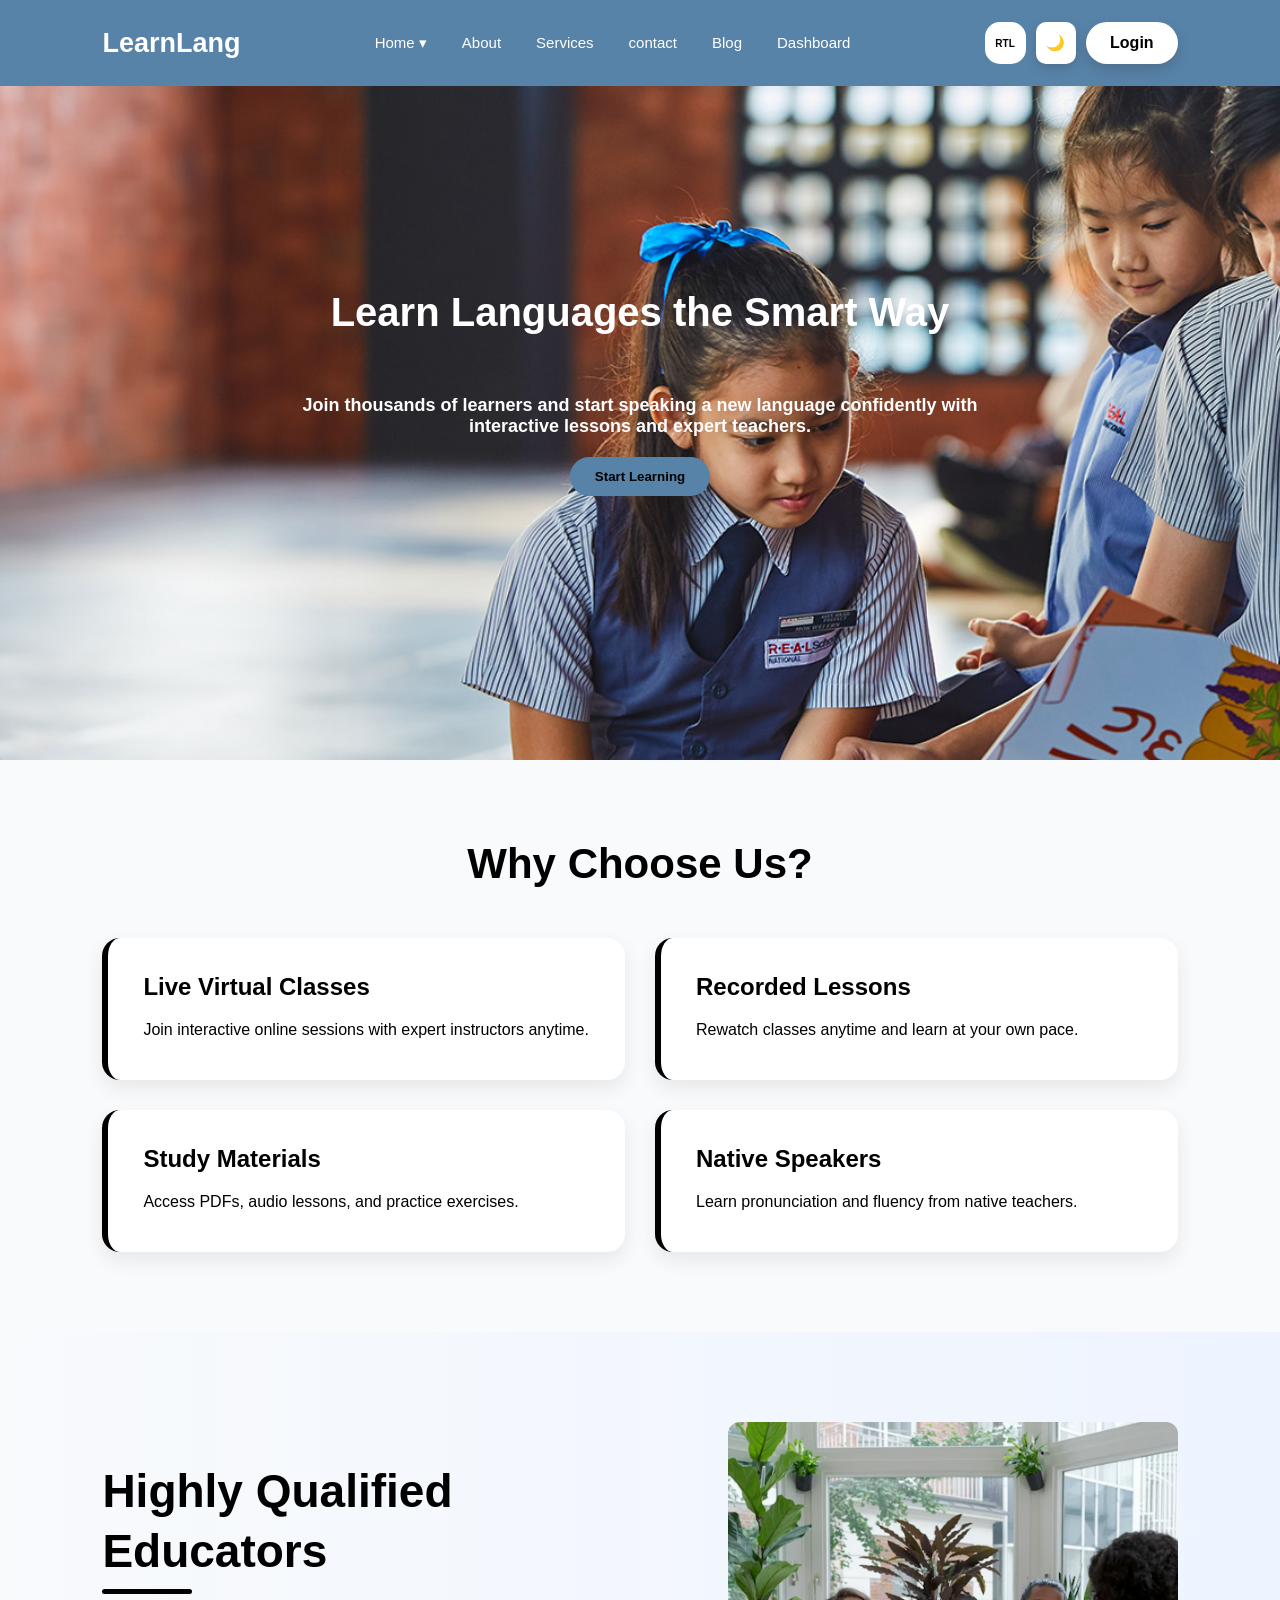
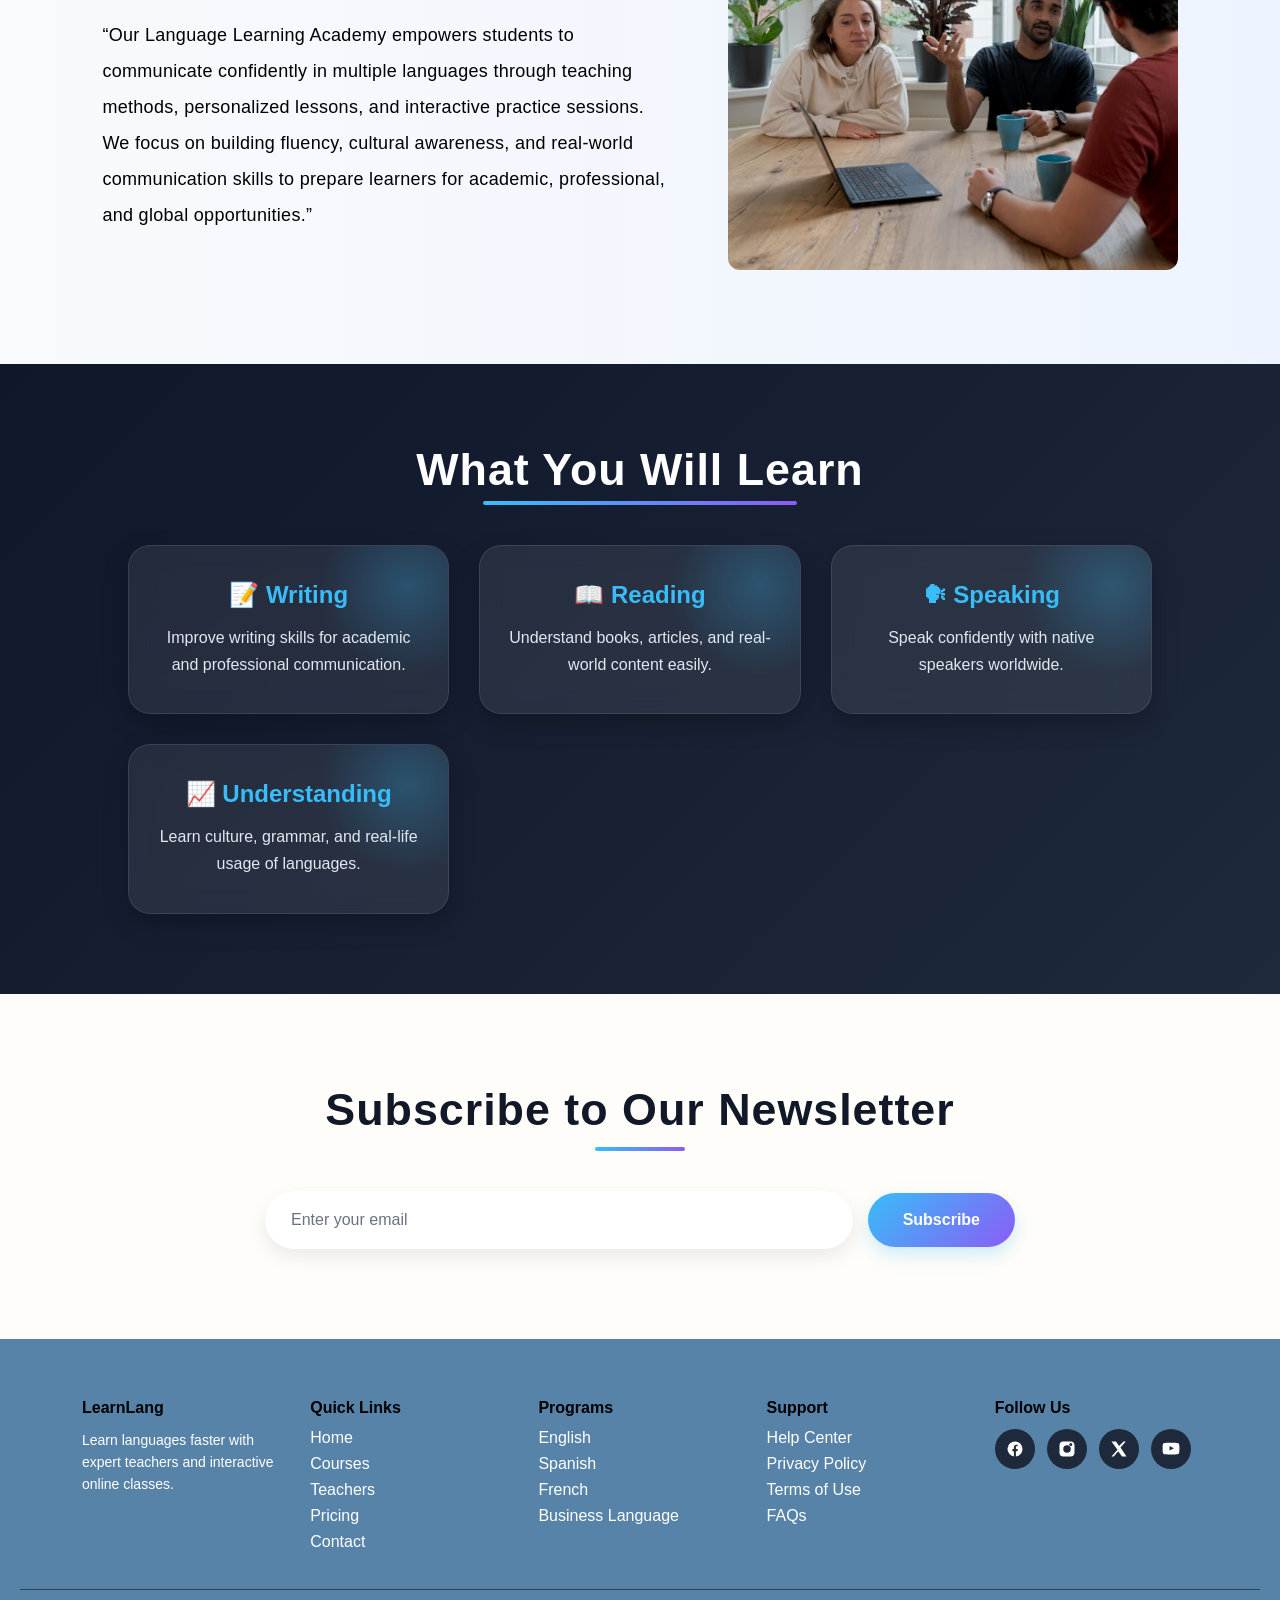
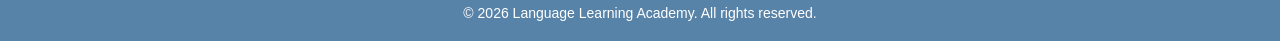
==== commit d621e4ec: "first commit" ====
--- a/index.html
+++ b/index.html
@@ -132,22 +132,19 @@
     </div>
 </section>
 
-
-
 <footer class="footer">
 
     <div class="footer-container">
 
-        <div class="footer-col">
-            <div class="footer-col1">
+        <!-- ABOUT -->
+        <div class="footer-col">
             <h3>LearnLang</h3>
-            </div>
-            
             <p>
                 Learn languages faster with expert teachers and interactive online classes.
             </p>
         </div>
 
+        <!-- QUICK LINKS -->
         <div class="footer-col">
             <h3>Quick Links</h3>
             <ul>
@@ -159,6 +156,7 @@
             </ul>
         </div>
 
+        <!-- PROGRAMS -->
         <div class="footer-col">
             <h3>Programs</h3>
             <ul>
@@ -169,6 +167,7 @@
             </ul>
         </div>
 
+        <!-- SUPPORT -->
         <div class="footer-col">
             <h3>Support</h3>
             <ul>
@@ -179,31 +178,34 @@
             </ul>
         </div>
 
+        <!-- FOLLOW US -->
         <div class="footer-col">
             <h3>Follow Us</h3>
 
             <div class="social-icons">
 
-           
+                <!-- Facebook -->
                 <a href="#" class="icon facebook">
                     <svg viewBox="0 0 24 24">
                         <path d="M22 12a10 10 0 1 0-11.5 9.9v-7h-2v-3h2v-2.3c0-2.1 1.3-3.3 3.2-3.3.9 0 1.8.1 1.8.1v2h-1c-1 0-1.3.6-1.3 1.3V12h2.5l-.4 3h-2.1v7A10 10 0 0 0 22 12z"/>
                     </svg>
                 </a>
 
-    
+                <!-- Instagram -->
                 <a href="#" class="icon instagram">
                     <svg viewBox="0 0 24 24">
                         <path d="M7 2C4 2 2 4 2 7v10c0 3 2 5 5 5h10c3 0 5-2 5-5V7c0-3-2-5-5-5H7zm10 2a2 2 0 1 1 0 4 2 2 0 0 1 0-4zm-5 3a5 5 0 1 1 0 10 5 5 0 0 1 0-10z"/>
                     </svg>
                 </a>
 
+                <!-- Twitter / X -->
                 <a href="#" class="icon twitter">
                     <svg viewBox="0 0 24 24">
                         <path d="M18 2h3l-7 8 8 12h-6l-5-7-6 7H2l8-9L2 2h6l4 6 6-6z"/>
                     </svg>
                 </a>
 
+                <!-- YouTube -->
                 <a href="#" class="icon youtube">
                     <svg viewBox="0 0 24 24">
                         <path d="M23 7s-.2-1.6-.8-2.2c-.7-.8-1.5-.8-1.9-.9C17.4 3.6 12 3.6 12 3.6h-.1s-5.4 0-8.3.3c-.4.1-1.2.1-1.9.9C1.2 5.4 1 7 1 7S.8 8.9.8 10.7v1.6C.8 14.1 1 16 1 16s.2 1.6.8 2.2c.7.8 1.7.8 2.1.9 1.5.1 6.2.3 8.1.3 0 0 5.4 0 8.3-.3.4-.1 1.2-.1 1.9-.9.6-.6.8-2.2.8-2.2s.2-1.9.2-3.7v-1.6C23.2 8.9 23 7 23 7zM10 14V8l6 3-6 3z"/>
@@ -215,14 +217,12 @@
 
     </div>
 
-
+    <!-- BOTTOM -->
     <div class="footer-bottom">
         <p>© 2026 Language Learning Academy. All rights reserved.</p>
     </div>
 
 </footer>
-
-
 <script>
  
   const themeToggle = document.getElementById("theme-toggle");
--- a/learning.css
+++ b/learning.css
@@ -348,11 +348,12 @@
 }
 
 .footer {
-    background: #5883a8;
+    background:#5883a8;
     color: white;
     padding: 60px 20px 20px;
 }
-
+ 
+/* GRID */
 .footer-container {
     width: 90%;
     max-width: 1200px;
@@ -361,49 +362,43 @@
     grid-template-columns: repeat(auto-fit, minmax(180px, 1fr));
     gap: 25px;
 }
-
+ 
+/* COLUMN TEXT */
 .footer-col h3 {
     margin-bottom: 12px;
-    font-size: 18px;
+    font-size: 16px;
+    color: black;
+}
+ 
+.footer-col p {
     color: white;
-}
-
-.footer-col1 h3{
-    font-size: 18px;
-    font-weight: 700;
-    color: white;
-}
-
-.footer-col p {
-    color: black;
     font-size: 14px;
     line-height: 1.6;
-    font-weight: bold;
-}
-
+}
+ 
 .footer-col ul {
     list-style: none;
     padding: 0;
 }
-
+ 
 .footer-col ul li {
     margin-bottom: 8px;
-    color: black;
+    color: white;
     cursor: pointer;
     transition: 0.3s;
-    font-weight: bold;
-}
-
+}
+ 
 .footer-col ul li:hover {
     color: black;
 }
-
+ 
+/* SOCIAL ICONS */
 .social-icons {
     display: flex;
     gap: 12px;
     margin-top: 10px;
 }
-
+ 
 .social-icons .icon {
     width: 40px;
     height: 40px;
@@ -414,35 +409,24 @@
     background: #1e293b;
     transition: 0.3s;
 }
-
+ 
 .social-icons .icon svg {
     width: 18px;
     height: 18px;
     fill: white;
 }
-
+ 
 .social-icons .icon:hover {
     transform: translateY(-4px);
 }
-
-
-.facebook:hover {
-    background: black;
-}
-
-.instagram:hover {
-    background: black;
-}
-
-.twitter:hover {
-    background: black;
-}
-
-.youtube:hover {
-    background: black;
-}
-
-
+ 
+/* BRAND COLORS ON HOVER */
+.facebook:hover { background: #1877f2; }
+.instagram:hover { background: #e1306c; }
+.twitter:hover { background: #1da1f2; }
+.youtube:hover { background: #ff0000; }
+ 
+/* BOTTOM */
 .footer-bottom {
     text-align: center;
     margin-top: 30px;
@@ -451,7 +435,8 @@
     font-size: 14px;
     color: white;
 }
-
+ 
+ 
 .dark-mode {
     background: black;
     color: white;
@@ -563,8 +548,8 @@
 body.dark-mode .service-card,
 body.dark-mode .feature-box,
 body.dark-mode .testimonial-card {
-    background: #1f2937;
-    color: lightgoldenrodyellow;
+background: #1f2937;
+color: lightgoldenrodyellow;
 }
 
 .logo span {
